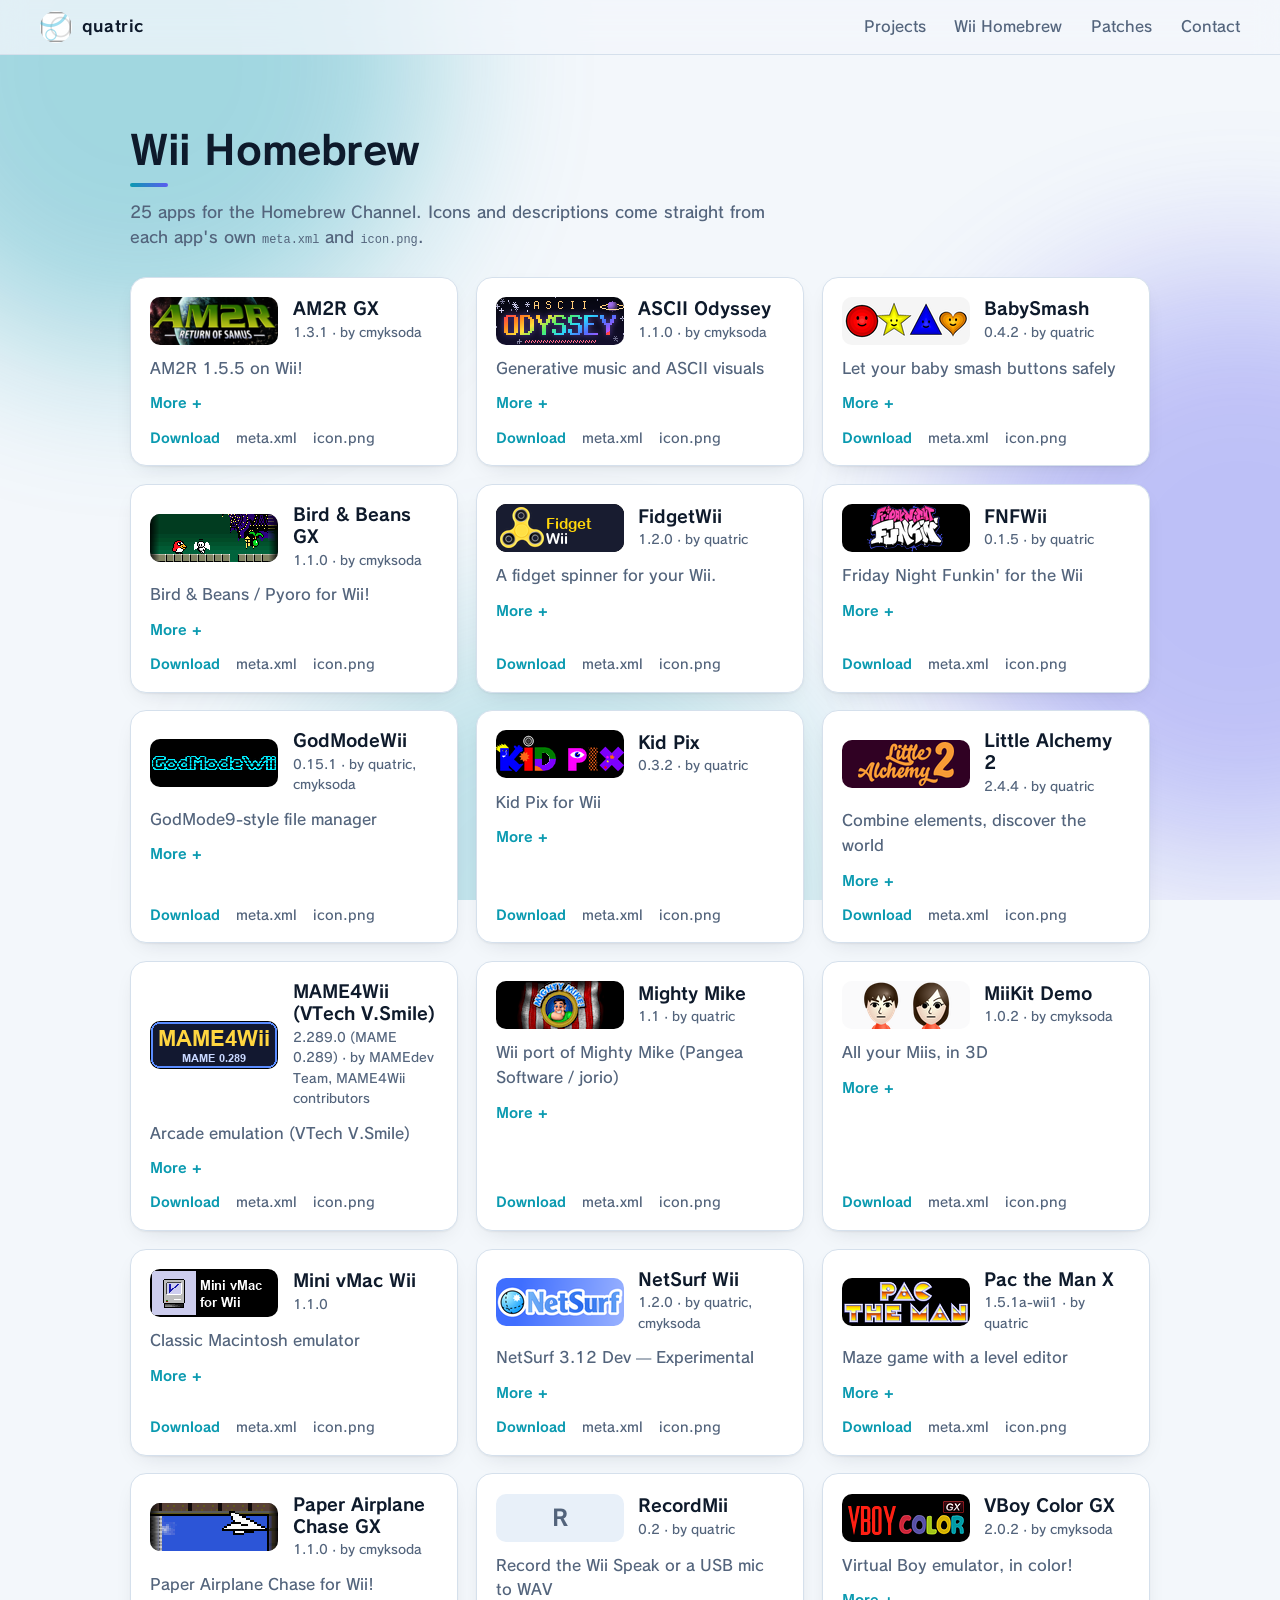
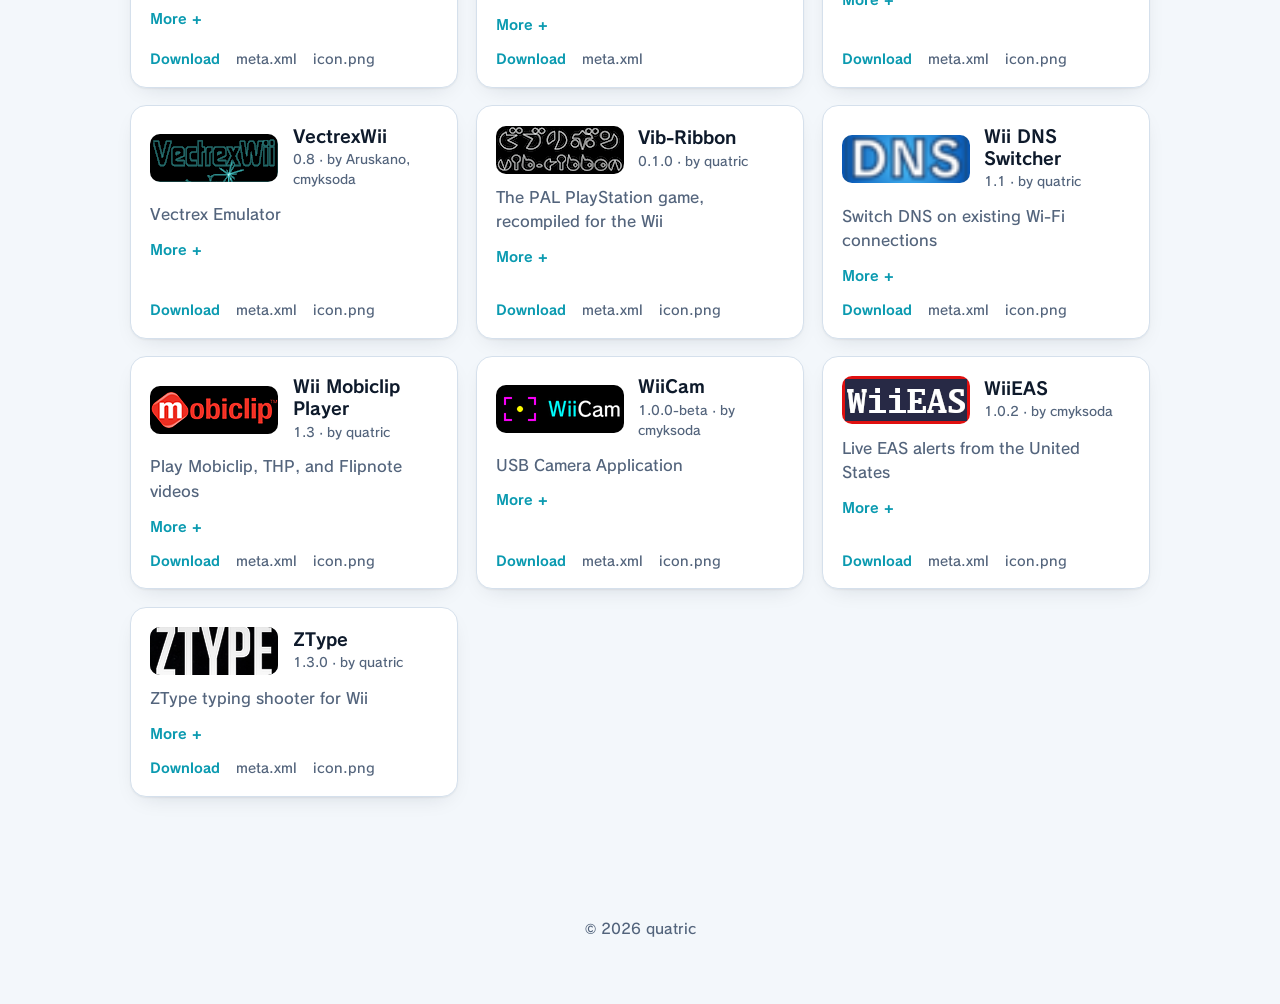
==== wii-homebrew/index.html @ b44e042c "Add Wii Homebrew page" ====
<!doctype html>
<html lang="en">
<head>
<meta charset="utf-8">
<meta name="viewport" content="width=device-width, initial-scale=1">
<title>Wii Homebrew | quatric software</title>
<meta name="description" content="Every Wii homebrew app by quatric, with its Homebrew Channel icon, description and downloads.">
<meta name="author" content="quatric">
<meta name="theme-color" content="#f4f8fc" media="(prefers-color-scheme: light)">
<meta name="theme-color" content="#0a1220" media="(prefers-color-scheme: dark)">
<meta name="color-scheme" content="light dark">
<link rel="canonical" href="https://quatricsoftware.com/wii-homebrew/">
<link rel="icon" type="image/png" href="/img/quatric.png">
<link rel="apple-touch-icon" href="/img/quatric.png">
<meta property="og:type" content="website">
<meta property="og:site_name" content="quatric">
<meta property="og:title" content="Wii Homebrew | quatric software">
<meta property="og:description" content="Every Wii homebrew app by quatric, with its Homebrew Channel icon, description and downloads.">
<meta property="og:url" content="https://quatricsoftware.com/wii-homebrew/">
<meta property="og:image" content="https://quatricsoftware.com/img/quatric.png">
<meta name="twitter:card" content="summary">
<link rel="preload" href="/css/RodinNTLGPro-B-Extended.woff2" as="font" type="font/woff2" crossorigin>
<link rel="stylesheet" href="/css/style.css">
<link rel="stylesheet" href="/wii-homebrew/hb.css">
</head>
<body>
<a class="skip" href="#apps">Skip to apps</a>
<div class="blobs" aria-hidden="true"><i></i><i></i><i></i></div>
<header class="top">
  <a class="brand" href="/"><img src="/img/quatric.png" alt="" width="32" height="32">quatric</a>
  <nav aria-label="Main">
    <a href="/#projects">Projects</a>
    <a href="/wii-homebrew/">Wii Homebrew</a>
    <a href="/#patches">Patches</a>
    <a href="/#contact">Contact</a>
  </nav>
</header>
<main id="top">
  <section id="apps" class="block">
    <h2>Wii Homebrew</h2>
    <p class="section-note">25 apps for the Homebrew Channel. Icons and descriptions come straight from each app's own <code>meta.xml</code> and <code>icon.png</code>.</p>
    <ul class="grid">
<li class="card" id="am2r-gx">
<div class="card-head"><img class="icon hb" src="/wii-homebrew/apps/am2r-gx/icon.png" alt="" width="128" height="48" loading="lazy"><div><h3><a href="https://github.com/cmyksoda/AM2R-GX" rel="noopener">AM2R GX</a></h3><span class="ver">1.3.1 &middot; by cmyksoda</span></div></div>
<p>AM2R 1.5.5 on Wii!</p>
<details><summary><span class="more">More</span><span class="less">Less</span></summary><p class="full">AM2R GX — AM2R 1.5.5 (Community Update) on the Wii, built on the Butterscotch engine with native GX. Bring your own AM2R 1.1 zip; the first boot builds 1.5.5 from it. Hold HOME, or X + B + Start on a GameCube controller, to quit.</p><p class="full">Free software under the AGPL-3.0: see LICENSE.txt and NOTICE.txt.</p><p class="full">Not affiliated with Nintendo, YoYo Games, DoctorM64, or the AM2R Community Developers.</p></details>
<div class="links"><a href="https://github.com/cmyksoda/AM2R-GX/releases/download/v1.3.1/am2r-gx-1.3.1.zip" rel="noopener">Download</a><a href="/wii-homebrew/apps/am2r-gx/meta.xml">meta.xml</a><a href="/wii-homebrew/apps/am2r-gx/icon.png">icon.png</a></div>
</li>
<li class="card" id="ascii-odyssey">
<div class="card-head"><img class="icon hb" src="/wii-homebrew/apps/ascii-odyssey/icon.png" alt="" width="128" height="48" loading="lazy"><div><h3><a href="https://github.com/cmyksoda/ASCII-Odyssey" rel="noopener">ASCII Odyssey</a></h3><span class="ver">1.1.0 &middot; by cmyksoda</span></div></div>
<p>Generative music and ASCII visuals</p>
<details><summary><span class="more">More</span><span class="less">Less</span></summary><p class="full">Press start and ASCII Odyssey makes you a brand new voyage: a tracker song composed from a seed, with a light show drawn only in text that dances to the beat.</p><p class="full">Ten genres, a hundred scenes, and dozens of color palettes. &lt;3</p></details>
<div class="links"><a href="https://github.com/cmyksoda/ASCII-Odyssey/releases/download/v1.1.0/ASCII-Odyssey.zip" rel="noopener">Download</a><a href="/wii-homebrew/apps/ascii-odyssey/meta.xml">meta.xml</a><a href="/wii-homebrew/apps/ascii-odyssey/icon.png">icon.png</a></div>
</li>
<li class="card" id="babysmash-wii">
<div class="card-head"><img class="icon hb" src="/wii-homebrew/apps/babysmash-wii/icon.png" alt="" width="128" height="48" loading="lazy"><div><h3><a href="https://github.com/quatric/babysmash-wii" rel="noopener">BabySmash</a></h3><span class="ver">0.4.2 &middot; by quatric</span></div></div>
<p>Let your baby smash buttons safely</p>
<details><summary><span class="more">More</span><span class="less">Less</span></summary><p class="full">A Wii port of Scott Hanselman&#x27;s BabySmash. Mash any button, key or mouse button and colourful shapes, letters and numbers pop up with giggles and spoken names. Type a word and the letters line up and say it.</p><p class="full">Works with Wiimote (IR pointer), Nunchuk, Classic Controller, GameCube pad, Wii U Pro Controller, Wii U GamePad, DualShock 3, USB mouse and USB keyboard.</p><p class="full">Hold Ctrl-Shift-Alt-O (or + and - together, or all three mouse buttons) for 3 seconds for options, including Save screenshot (also F12 / Print Screen, or hold 1 and 2 for 2 seconds). Quit with Alt-F4, or hold HOME for 2 seconds.</p><p class="full">Original BabySmash by Scott Hanselman (MIT). Spoken clips by espeak-ng.</p></details>
<div class="links"><a href="https://github.com/quatric/babysmash-wii/releases/download/v0.4.2/babysmash-wii.zip" rel="noopener">Download</a><a href="/wii-homebrew/apps/babysmash-wii/meta.xml">meta.xml</a><a href="/wii-homebrew/apps/babysmash-wii/icon.png">icon.png</a></div>
</li>
<li class="card" id="bird-and-beans-gx">
<div class="card-head"><img class="icon hb" src="/wii-homebrew/apps/bird-and-beans-gx/icon.png" alt="" width="128" height="48" loading="lazy"><div><h3><a href="https://github.com/cmyksoda/Bird-and-Beans-GX" rel="noopener">Bird &amp; Beans GX</a></h3><span class="ver">1.1.0 &middot; by cmyksoda</span></div></div>
<p>Bird &amp; Beans / Pyoro for Wii!</p>
<details><summary><span class="more">More</span><span class="less">Less</span></summary><p class="full">Native port of the DSiWare release, Bird &amp; Beans / Pyoro.
Playable with Wii Remote, Nunchuk, Classic Controller and GameCube Controller.
Put your supported USA .nds ROM beside boot.dol. Data is prepared automatically on first launch.
Adorable Pyoro transition voices included. &lt;3</p></details>
<div class="links"><a href="https://github.com/cmyksoda/Bird-and-Beans-GX/releases/download/v1.1.0/Bird-and-Beans-GX.zip" rel="noopener">Download</a><a href="/wii-homebrew/apps/bird-and-beans-gx/meta.xml">meta.xml</a><a href="/wii-homebrew/apps/bird-and-beans-gx/icon.png">icon.png</a></div>
</li>
<li class="card" id="fidgetwii">
<div class="card-head"><img class="icon hb" src="/wii-homebrew/apps/fidgetwii/icon.png" alt="" width="128" height="48" loading="lazy"><div><h3><a href="https://github.com/quatric/FidgetWii" rel="noopener">FidgetWii</a></h3><span class="ver">1.2.0 &middot; by quatric</span></div></div>
<p>A fidget spinner for your Wii.</p>
<details><summary><span class="more">More</span><span class="less">Less</span></summary><p class="full">Spin a fidget spinner on your TV.</p><p class="full">Press A to flick it, point at it and hold B to grab and spin it by hand, shake the Wii Remote or rotate an analog stick to speed it up, and hold B to brake.</p><p class="full">Pick from 12 colors or Rainbow with Left/Right or +/-. Your top speed, longest spin and total spins are saved to the SD card (apps/FidgetWii/record.txt).</p><p class="full">Works with Wii Remote, Nunchuk, Classic Controller, GameCube controller and USB keyboard.</p><p class="full">Spinner photo: &quot;Yellow Fidget Spinner&quot; by Daserino, CC BY-SA 4.0, via Wikimedia Commons.</p></details>
<div class="links"><a href="https://github.com/quatric/FidgetWii/releases/download/v1.2.4/FidgetWii.zip" rel="noopener">Download</a><a href="/wii-homebrew/apps/fidgetwii/meta.xml">meta.xml</a><a href="/wii-homebrew/apps/fidgetwii/icon.png">icon.png</a></div>
</li>
<li class="card" id="fnfwii">
<div class="card-head"><img class="icon hb" src="/wii-homebrew/apps/fnfwii/icon.png" alt="" width="128" height="48" loading="lazy"><div><h3><a href="https://github.com/quatric/FNFWii" rel="noopener">FNFWii</a></h3><span class="ver">0.1.5 &middot; by quatric</span></div></div>
<p>Friday Night Funkin&#x27; for the Wii</p>
<details><summary><span class="more">More</span><span class="less">Less</span></summary><p class="full">A Wii port of Friday Night Funkin&#x27;. Story mode, freeplay and options, with Wii Remote, Classic Controller, GameCube controller and USB keyboard support.</p></details>
<div class="links"><a href="https://github.com/quatric/FNFWii/releases/download/v0.1.5/FNFWii.zip" rel="noopener">Download</a><a href="/wii-homebrew/apps/fnfwii/meta.xml">meta.xml</a><a href="/wii-homebrew/apps/fnfwii/icon.png">icon.png</a></div>
</li>
<li class="card" id="godmodewii">
<div class="card-head"><img class="icon hb" src="/wii-homebrew/apps/godmodewii/icon.png" alt="" width="128" height="48" loading="lazy"><div><h3><a href="https://github.com/quatric/GodModeWii" rel="noopener">GodModeWii</a></h3><span class="ver">0.15.1 &middot; by quatric, cmyksoda</span></div></div>
<p>GodMode9-style file manager</p>
<details><summary><span class="more">More</span><span class="less">Less</span></summary><p class="full">A text-mode, GodMode9-style file manager for the Wii and the Wii U&#x27;s vWii.</p><p class="full">Browse the SD card, SD Gecko, every USB drive, the NAND, the SEEPROM, the disc drive and your console&#x27;s keys. Copy, cut, paste and delete between devices, see free space, and edit the NAND only after the Konami code and a brick-risk disclaimer.</p><p class="full">WARNING: modifying the NAND can permanently brick your console.</p></details>
<div class="links"><a href="https://github.com/quatric/GodModeWii/releases/download/v0.15.1/GodModeWii.zip" rel="noopener">Download</a><a href="/wii-homebrew/apps/godmodewii/meta.xml">meta.xml</a><a href="/wii-homebrew/apps/godmodewii/icon.png">icon.png</a></div>
</li>
<li class="card" id="kidpix-wii">
<div class="card-head"><img class="icon hb" src="/wii-homebrew/apps/kidpix-wii/icon.png" alt="" width="128" height="48" loading="lazy"><div><h3><a href="https://github.com/quatric/kidpix-wii" rel="noopener">Kid Pix</a></h3><span class="ver">0.3.2 &middot; by quatric</span></div></div>
<p>Kid Pix for Wii</p>
<details><summary><span class="more">More</span><span class="less">Less</span></summary><p class="full">A C / GRRLIB port of the jskidpix Kid Pix recreation. Wiimote, Nunchuk, Classic Controller, GameCube pad, Wii U Pro / GamePad, DualShock 3, USB mouse and keyboard supported. Drawings are saved as PNG to /apps/kidpix/saves.</p></details>
<div class="links"><a href="https://github.com/quatric/kidpix-wii/releases/download/v0.3.2/kidpix-wii.zip" rel="noopener">Download</a><a href="/wii-homebrew/apps/kidpix-wii/meta.xml">meta.xml</a><a href="/wii-homebrew/apps/kidpix-wii/icon.png">icon.png</a></div>
</li>
<li class="card" id="littlealchemy2">
<div class="card-head"><img class="icon hb" src="/wii-homebrew/apps/littlealchemy2/icon.png" alt="" width="128" height="48" loading="lazy"><div><h3><a href="https://github.com/quatric/LittleAlchemy2" rel="noopener">Little Alchemy 2</a></h3><span class="ver">2.4.4 &middot; by quatric</span></div></div>
<p>Combine elements, discover the world</p>
<details><summary><span class="more">More</span><span class="less">Less</span></summary><p class="full">Start with water, fire, earth and air. Point with the Wii Remote, drag one element onto another and see what you create. All 720 elements and recipes of Little Alchemy 2 to discover.</p><p class="full">A: drag (double-press A to copy)
B: remove the element under the pointer
-: clear the table 1: hint 2: hide finished elements
+: menu (music and sound on/off, reset) HOME: exit
Also plays with the Nunchuk, Classic Controller, GameCube controller, Wii U GamePad, Wii U Pro Controller, DualShock 3, USB mouse and USB keyboard.</p><p class="full">With the audio pack in the audio folder it plays Little Alchemy 2&#x27;s music and sound effects.</p><p class="full">Progress and settings are saved to the SD card.</p></details>
<div class="links"><a href="https://github.com/quatric/LittleAlchemy2/releases/download/v2.4.4/LittleAlchemy2-hbc.zip" rel="noopener">Download</a><a href="/wii-homebrew/apps/littlealchemy2/meta.xml">meta.xml</a><a href="/wii-homebrew/apps/littlealchemy2/icon.png">icon.png</a></div>
</li>
<li class="card" id="mame4wii">
<div class="card-head"><img class="icon hb" src="/wii-homebrew/apps/mame4wii/icon.png" alt="" width="128" height="48" loading="lazy"><div><h3><a href="https://github.com/quatric/MAME4Wii" rel="noopener">MAME4Wii (VTech V.Smile)</a></h3><span class="ver">2.289.0 (MAME 0.289) &middot; by MAMEdev Team, MAME4Wii contributors</span></div></div>
<p>Arcade emulation (VTech V.Smile)</p>
<details><summary><span class="more">More</span><span class="less">Less</span></summary><p class="full">MAME 0.289 for the Nintendo Wii.</p><p class="full">Put ROM sets (zip/7z) in sd:/mame4wii/roms or usb:/mame4wii/roms.
Controls: Wii Remote (sideways), Wii Remote + Nunchuk, Classic Controller, Wii U Pro Controller, GameCube controllers (including the Wii U adapter), USB keyboard and mouse.
HOME opens the MAME menu; Minus+Plus opens the on-screen keyboard.</p></details>
<div class="links"><a href="https://github.com/quatric/MAME4Wii/releases/download/v2.289.0/mame4wii-2.289.0.zip" rel="noopener">Download</a><a href="/wii-homebrew/apps/mame4wii/meta.xml">meta.xml</a><a href="/wii-homebrew/apps/mame4wii/icon.png">icon.png</a></div>
</li>
<li class="card" id="mightymike-wii">
<div class="card-head"><img class="icon hb" src="/wii-homebrew/apps/mightymike-wii/icon.png" alt="" width="128" height="48" loading="lazy"><div><h3><a href="https://github.com/quatric/mightymike-wii" rel="noopener">Mighty Mike</a></h3><span class="ver">1.1 &middot; by quatric</span></div></div>
<p>Wii port of Mighty Mike (Pangea Software / jorio)</p>
<details><summary><span class="more">More</span><span class="less">Less</span></summary><p class="full">Unofficial Wii homebrew port of Mighty Mike, Iliyas Jorio&#x27;s modern
reimplementation of the 1995 Pangea Software game &quot;Mutant Mike.&quot;
Rendering runs through opengx (GX-backed fixed-function OpenGL); no
game logic was changed to make this run.</p><p class="full">CONTROLS</p><p class="full">GameCube controller:
 Control Stick - Move
 A - Confirm / pause menu select
 X - Shoot
 Y - Radar
 B - Next weapon / back out of menus
 L / R - Cycle weapons
 Start - Pause</p><p class="full">Wiimote + Nunchuk:
 Nunchuk stick - Move
 A - Confirm
 B - Radar
 Z - Shoot
 C - Next weapon
 Minus - Previous weapon
 Plus - Pause
 Home - Exit to the Homebrew Channel</p><p class="full">Wiimote only (held sideways, d-pad on the left):
 D-pad - Move
 A - Confirm
 B - Radar
 2 - Shoot
 1 - Next weapon
 Minus - Previous weapon
 Plus - Pause
 Home - Exit to the Homebrew Channel</p><p class="full">USB keyboard (if plugged in): arrow keys, WASD, and the game&#x27;s other
default PC keybindings all work as-is.</p></details>
<div class="links"><a href="https://github.com/quatric/mightymike-wii/releases/download/v1.1/mightymike-wii.zip" rel="noopener">Download</a><a href="/wii-homebrew/apps/mightymike-wii/meta.xml">meta.xml</a><a href="/wii-homebrew/apps/mightymike-wii/icon.png">icon.png</a></div>
</li>
<li class="card" id="sdk-mii-demo">
<div class="card-head"><img class="icon hb" src="/wii-homebrew/apps/sdk-mii-demo/icon.png" alt="" width="128" height="48" loading="lazy"><div><h3><a href="https://github.com/cmyksoda/sdk-mii-demo" rel="noopener">MiiKit Demo</a></h3><span class="ver">1.0.2 &middot; by cmyksoda</span></div></div>
<p>All your Miis, in 3D</p>
<details><summary><span class="more">More</span><span class="less">Less</span></summary><p class="full">Demo for MiiKit, the Mii library that started as sdk/mii in hbc-reborn. Displays the Miis that exist on your Wii and information about them. Their faces and bodies are read straight from your system.</p><p class="full">Music: Focus Loop by FreeGroove (Pixabay)</p></details>
<div class="links"><a href="https://github.com/cmyksoda/MiiKit-Demo/releases/download/v1.0.2/MiiKit-Demo-1.0.2.zip" rel="noopener">Download</a><a href="/wii-homebrew/apps/sdk-mii-demo/meta.xml">meta.xml</a><a href="/wii-homebrew/apps/sdk-mii-demo/icon.png">icon.png</a></div>
</li>
<li class="card" id="minivmac-wii">
<div class="card-head"><img class="icon hb" src="/wii-homebrew/apps/minivmac-wii/icon.png" alt="" width="128" height="48" loading="lazy"><div><h3><a href="https://github.com/quatric/minivmac-wii" rel="noopener">Mini vMac Wii</a></h3><span class="ver">1.1.0</span></div></div>
<p>Classic Macintosh emulator</p>
<details><summary><span class="more">More</span><span class="less">Less</span></summary><p class="full">Mini vMac emulating a Macintosh 128K, 512Ke, Plus, SE, Classic, II or IIx, filling the whole TV screen. Pick the Mac when the app starts; HOME &gt; Switch Mac model changes it later.</p><p class="full">Put the ROMs in sd:/apps/MinivMacWii/ (Mac128K.ROM, vMac.ROM, MacSE.ROM, Classic.ROM, MacII.ROM, MacIIx.ROM) along with your disk images (disk1.dsk, disk2.dsk, ... are inserted at start; a model&#x27;s own folder, such as II/, is looked in first; HOME opens a menu to insert others).</p><p class="full">Wii Remote: point and press A or B to use the mouse, D-Pad for arrow keys, 1 = command, 2 = option, + = on-screen keyboard, - = display mode, HOME = menu. Nunchuk, Classic Controller, GameCube pads and USB keyboards and mice work too.</p></details>
<div class="links"><a href="https://github.com/quatric/minivmac-wii/releases/download/latest/MinivMacWii-1.1.0-hbc.zip" rel="noopener">Download</a><a href="/wii-homebrew/apps/minivmac-wii/meta.xml">meta.xml</a><a href="/wii-homebrew/apps/minivmac-wii/icon.png">icon.png</a></div>
</li>
<li class="card" id="netsurf-wii">
<div class="card-head"><img class="icon hb" src="/wii-homebrew/apps/netsurf-wii/icon.png" alt="" width="128" height="48" loading="lazy"><div><h3><a href="https://github.com/quatric/netsurf-wii" rel="noopener">NetSurf Wii</a></h3><span class="ver">1.2.0 &middot; by quatric, cmyksoda</span></div></div>
<p>NetSurf 3.12 Dev — Experimental</p>
<details><summary><span class="more">More</span><span class="less">Less</span></summary><p class="full">Experimental Wii port of the NetSurf web browser using libnsfb, SDL, curl, mbedTLS, and libwupc.</p></details>
<div class="links"><a href="https://github.com/quatric/netsurf-wii/releases/download/v1.2.0/netsurf-wii.zip" rel="noopener">Download</a><a href="/wii-homebrew/apps/netsurf-wii/meta.xml">meta.xml</a><a href="/wii-homebrew/apps/netsurf-wii/icon.png">icon.png</a></div>
</li>
<li class="card" id="pacthemanx">
<div class="card-head"><img class="icon hb" src="/wii-homebrew/apps/pacthemanx/icon.png" alt="" width="128" height="48" loading="lazy"><div><h3><a href="https://github.com/quatric/PactheManX" rel="noopener">Pac the Man X</a></h3><span class="ver">1.5.1a-wii1 &middot; by quatric</span></div></div>
<p>Maze game with a level editor</p>
<details><summary><span class="more">More</span><span class="less">Less</span></summary><p class="full">A port of the freeware Mac game Pac the Man X 1.5.1a by McSebi Software, with its level editor.</p><p class="full">Clear each maze of dots while the ghosts hunt you. Play alone or with a friend, on four difficulty levels, on the 25 standard levels or your own.</p><p class="full">Controls: Wii Remote held sideways, Nunchuk, Classic Controller, GameCube controller or USB keyboard. Player 1 uses port 1 and the arrow keys, player 2 port 2 and W A S D. + pauses, HOME on the title opens the preferences and the level editor.</p></details>
<div class="links"><a href="https://github.com/quatric/PactheManX/releases/download/v1.1.1/pacx-wii.zip" rel="noopener">Download</a><a href="/wii-homebrew/apps/pacthemanx/meta.xml">meta.xml</a><a href="/wii-homebrew/apps/pacthemanx/icon.png">icon.png</a></div>
</li>
<li class="card" id="paper-airplane-chase-gx">
<div class="card-head"><img class="icon hb" src="/wii-homebrew/apps/paper-airplane-chase-gx/icon.png" alt="" width="128" height="48" loading="lazy"><div><h3><a href="https://github.com/cmyksoda/Paper-Airplane-Chase-GX" rel="noopener">Paper Airplane Chase GX</a></h3><span class="ver">1.1.0 &middot; by cmyksoda</span></div></div>
<p>Paper Airplane Chase for Wii!</p>
<details><summary><span class="more">More</span><span class="less">Less</span></summary><p class="full">Native port of the DSiWare release, Paper Airplane Chase.
Playable with Wii Remote, Nunchuk, Classic Controller and GameCube Controller.
Put your supported USA .nds ROM beside boot.dol. Data is prepared automatically on first launch.
Endless, Time Attack courses and local two-player Race included.
Race uses whichever controller clicked on &quot;Race&quot; as Player 1 and whichever controller responds next as Player 2.</p></details>
<div class="links"><a href="https://github.com/cmyksoda/Paper-Airplane-Chase-GX/releases/download/v1.1.0/Paper-Airplane-Chase-GX.zip" rel="noopener">Download</a><a href="/wii-homebrew/apps/paper-airplane-chase-gx/meta.xml">meta.xml</a><a href="/wii-homebrew/apps/paper-airplane-chase-gx/icon.png">icon.png</a></div>
</li>
<li class="card" id="recordmii">
<div class="card-head"><span class="icon hb ph" aria-hidden="true">R</span><div><h3><a href="https://github.com/quatric/RecordMii" rel="noopener">RecordMii</a></h3><span class="ver">0.2 &middot; by quatric</span></div></div>
<p>Record the Wii Speak or a USB mic to WAV</p>
<details><summary><span class="more">More</span><span class="less">Less</span></summary><p class="full">Records audio from a Wii Speak or a USB microphone to 16-bit mono WAV files in
sd:/wiispeak.</p><p class="full">USB microphones (USB Audio Class, the plug-and-play kind) need nothing extra and
record at up to 48 kHz. The Wii Speak requires pmic_firm.bin (the Wii Speak&#x27;s boot firmware, extracted from an RVL SDK
pmic.a) alongside this app. Rate, mic gain and the echo canceller are adjustable.</p><p class="full">A: start/stop recording. LEFT/RIGHT: sample rate. UP/DOWN: gain. B: echo canceller.
HOME: exit.</p></details>
<div class="links"><a href="https://github.com/quatric/RecordMii/releases/download/latest/RecordMii-wii.zip" rel="noopener">Download</a><a href="/wii-homebrew/apps/recordmii/meta.xml">meta.xml</a><a href="/wii-homebrew/apps/recordmii/icon.png" hidden>icon.png</a></div>
</li>
<li class="card" id="vbcgx">
<div class="card-head"><img class="icon hb" src="/wii-homebrew/apps/vbcgx/icon.png" alt="" width="128" height="48" loading="lazy"><div><h3><a href="https://github.com/cmyksoda/vbcgx" rel="noopener">VBoy Color GX</a></h3><span class="ver">2.0.2 &middot; by cmyksoda</span></div></div>
<p>Virtual Boy emulator, in color!</p>
<details><summary><span class="more">More</span><span class="less">Less</span></summary><p class="full">VBoy Color GX is a port of VBoy Color to the Wii, using Tantric&#x27;s GX frontend.</p><p class="full">Optimized for steady performance during gameplay. Includes many different color options.</p><p class="full">Supports Wii Remote + Nunchuk, Classic Controller, Wii U Pro Controller, GameCube controller, and the Wii U GamePad.</p></details>
<div class="links"><a href="https://github.com/cmyksoda/vbcgx/releases/download/v2.0.2/vbcgx.zip" rel="noopener">Download</a><a href="/wii-homebrew/apps/vbcgx/meta.xml">meta.xml</a><a href="/wii-homebrew/apps/vbcgx/icon.png">icon.png</a></div>
</li>
<li class="card" id="vectrexwii">
<div class="card-head"><img class="icon hb" src="/wii-homebrew/apps/vectrexwii/icon.png" alt="" width="128" height="48" loading="lazy"><div><h3><a href="https://github.com/cmyksoda/vectrexwii" rel="noopener">VectrexWii</a></h3><span class="ver">0.8 &middot; by Aruskano, cmyksoda</span></div></div>
<p>Vectrex Emulator</p>
<details><summary><span class="more">More</span><span class="less">Less</span></summary><p class="full">Wii port of Vecx - a vectrex emulator written by Valavan Manohararajah.</p></details>
<div class="links"><a href="https://github.com/cmyksoda/vectrexwii/releases/download/v0.8/vecxwii.zip" rel="noopener">Download</a><a href="/wii-homebrew/apps/vectrexwii/meta.xml">meta.xml</a><a href="/wii-homebrew/apps/vectrexwii/icon.png">icon.png</a></div>
</li>
<li class="card" id="vibribbon-wii">
<div class="card-head"><img class="icon hb" src="/wii-homebrew/apps/vibribbon-wii/icon.png" alt="" width="128" height="48" loading="lazy"><div><h3><a href="https://github.com/quatric/vibribbon-wii" rel="noopener">Vib-Ribbon</a></h3><span class="ver">0.1.0 &middot; by quatric</span></div></div>
<p>The PAL PlayStation game, recompiled for the Wii</p>
<details><summary><span class="more">More</span><span class="less">Less</span></summary><p class="full">Vib-Ribbon (Europe), statically recompiled to C and run on the PSXRecomp runtime.</p><p class="full">Needs your own disc image and BIOS in sd:/apps/vibribbon/ (see the README).</p><p class="full">Play with your own music: plug a USB CD/DVD drive into the Wii and put an audio CD in it when the game asks for one. Take it out to go back to the Vib-Ribbon disc.</p><p class="full">HOME returns to the Homebrew Channel.</p></details>
<div class="links"><a href="https://github.com/quatric/vibribbon-wii/releases/download/vibribbon-v0.1.0/vibribbon-v0.1.0-hbc.zip" rel="noopener">Download</a><a href="/wii-homebrew/apps/vibribbon-wii/meta.xml">meta.xml</a><a href="/wii-homebrew/apps/vibribbon-wii/icon.png">icon.png</a></div>
</li>
<li class="card" id="wii-dns-switcher">
<div class="card-head"><img class="icon hb" src="/wii-homebrew/apps/wii-dns-switcher/icon.png" alt="" width="128" height="48" loading="lazy"><div><h3><a href="https://github.com/quatric/Wii-DNS-Switcher" rel="noopener">Wii DNS Switcher</a></h3><span class="ver">1.1 &middot; by quatric</span></div></div>
<p>Switch DNS on existing Wi-Fi connections</p>
<details><summary><span class="more">More</span><span class="less">Less</span></summary><p class="full">Saves named primary-DNS profiles on the SD card and applies
them directly to the console&#x27;s configured Wi-Fi connections, without touching
SSIDs, passwords, or other settings. Secondary DNS is always set to 1.1.1.1.
Port of the 3DS DNS Switcher, using the config.dat layout documented by the
OfflineNetworkEnabler project.</p></details>
<div class="links"><a href="https://github.com/quatric/Wii-DNS-Switcher/releases/download/latest/Wii-DNS-Switcher.zip" rel="noopener">Download</a><a href="/wii-homebrew/apps/wii-dns-switcher/meta.xml">meta.xml</a><a href="/wii-homebrew/apps/wii-dns-switcher/icon.png">icon.png</a></div>
</li>
<li class="card" id="wii-mobiclip-player">
<div class="card-head"><img class="icon hb" src="/wii-homebrew/apps/wii-mobiclip-player/icon.png" alt="" width="128" height="48" loading="lazy"><div><h3><a href="https://github.com/quatric/wii-mobiclip-player" rel="noopener">Wii Mobiclip Player</a></h3><span class="ver">1.3 &middot; by quatric</span></div></div>
<p>Play Mobiclip, THP, and Flipnote videos</p>
<details><summary><span class="more">More</span><span class="less">Less</span></summary><p class="full">A Wii homebrew app that
plays Wii Mobiclip files directly on hardware. No transcoding is used, every video is
decoded on the Wii. It supports ADPCM, FastAudio, PCM, and Vorbis audio, plus
THP video and PPM/KWZ Flipnote animations.</p><p class="full">Supported controllers include Wii Remote, Classic Controller, GameCube
Controller, Wii U GamePad, Wii U Pro Controller, and wired DualShock 3.</p><p class="full">Controls:</p><p class="full">Browser:
- +Control Pad Up/Down - move selection
- A - open folder / play file
- B - parent folder
- HOME - exit</p><p class="full">During playback:
- A / + - pause / resume
- B / HOME - stop, back to browser</p></details>
<div class="links"><a href="https://github.com/quatric/wii-mobiclip-player/releases/download/v1.3/wii-mobiclip-player.zip" rel="noopener">Download</a><a href="/wii-homebrew/apps/wii-mobiclip-player/meta.xml">meta.xml</a><a href="/wii-homebrew/apps/wii-mobiclip-player/icon.png">icon.png</a></div>
</li>
<li class="card" id="wiicam">
<div class="card-head"><img class="icon hb" src="/wii-homebrew/apps/wiicam/icon.png" alt="" width="128" height="48" loading="lazy"><div><h3><a href="https://github.com/cmyksoda/WiiCam" rel="noopener">WiiCam</a></h3><span class="ver">1.0.0-beta &middot; by cmyksoda</span></div></div>
<p>USB Camera Application</p>
<details><summary><span class="more">More</span><span class="less">Less</span></summary><p class="full">Take photos and record video with a USB camera. It can record sound, too.</p><p class="full">In testing, sound works at every resolution. However, it only stays available at the size the camera first opened with. To record sound at another size, restart WiiCam; the menu tells you when.</p><p class="full">After a photo, or a video stopped with A, a review page opens: 1 plays the video back, and Minus twice deletes it.</p><p class="full">Choose a size from 160 x 120 up to 848 x 480 (depending on the camera), set a 3, 5 or 10 second photo timer, or refresh the camera source from the menu.</p><p class="full">Photos are saved to SD:/DCIM/100WC04 and videos to SD:/wc04-camera/videos. Videos are AVI files limited to 60 seconds or 128 MiB. Photos and videos can be viewed and edited in the Photo Channel.</p><p class="full">Requires IOS58 and an SD card to save.</p><p class="full">Tested with the Ubisoft / Hercules WC04 camera (photos and silent video) and a W2 webcam, USB ID 0c45:6366 (photos, video and sound at every size). Other UVC 1.0 MJPEG cameras may work.</p></details>
<div class="links"><a href="https://github.com/cmyksoda/WiiCam/releases/download/v1.0.0-beta/WiiCam.zip" rel="noopener">Download</a><a href="/wii-homebrew/apps/wiicam/meta.xml">meta.xml</a><a href="/wii-homebrew/apps/wiicam/icon.png">icon.png</a></div>
</li>
<li class="card" id="wiieas">
<div class="card-head"><img class="icon hb" src="/wii-homebrew/apps/wiieas/icon.png" alt="" width="128" height="48" loading="lazy"><div><h3><a href="https://github.com/cmyksoda/WiiEAS" rel="noopener">WiiEAS</a></h3><span class="ver">1.0.2 &middot; by cmyksoda</span></div></div>
<p>Live EAS alerts from the United States</p>
<details><summary><span class="more">More</span><span class="less">Less</span></summary><p class="full">WiiEAS shows live Emergency Alert System messages from the GlobalEAS Central Alert Repository on your Wii, in the style of official DASDEC alerts.</p><p class="full">Browse active alerts with left/right. Press A to play the alert audio. Leave it running with auto-play on by pressing B, and new alerts play as they appear.</p><p class="full">Plus/Start opens a menu showing information about the currently playing alert. Hold HOME/Start to exit the application.</p><p class="full">Be responsible when using this app and keep the volume at a reasonable level.</p><p class="full">The audio signals streamed in this app contain unmodified SAME data codes, which if picked up by a nearby microphone, smart speaker, ham radio, or PC running decoder software, could accidentally trigger real emergency alert systems. Broadcasting these tones over the internet or over radio waves may violate federal laws and result in severe penalties.</p><p class="full">You are solely responsible for how and where the audio is played. The author is not liable for misuse of the tones provided by this application.</p><p class="full">Data: alerts.globaleas.org (public). Idea originally proposed by RetrokVR.</p></details>
<div class="links"><a href="https://github.com/cmyksoda/WiiEAS/releases/download/v1.0.2/WiiEAS.zip" rel="noopener">Download</a><a href="/wii-homebrew/apps/wiieas/meta.xml">meta.xml</a><a href="/wii-homebrew/apps/wiieas/icon.png">icon.png</a></div>
</li>
<li class="card" id="ztype">
<div class="card-head"><img class="icon hb" src="/wii-homebrew/apps/ztype/icon.png" alt="" width="128" height="48" loading="lazy"><div><h3><a href="https://github.com/quatric/ZType" rel="noopener">ZType</a></h3><span class="ver">1.3.0 &middot; by quatric</span></div></div>
<p>ZType typing shooter for Wii</p>
<details><summary><span class="more">More</span><span class="less">Less</span></summary><p class="full">A Wii port of ZType with USB keyboard support. Type falling words to shoot them down with plasma cannons and EMP shockwaves.</p></details>
<div class="links"><a href="https://github.com/quatric/ZType/releases/download/v1.3.0/typeshot-wii.zip" rel="noopener">Download</a><a href="/wii-homebrew/apps/ztype/meta.xml">meta.xml</a><a href="/wii-homebrew/apps/ztype/icon.png">icon.png</a></div>
</li>
    </ul>
  </section>
</main>
<footer><p>&copy; 2026 quatric</p></footer>
</body>
</html>
---- css/style.css ----
@font-face {
    font-family: 'rodin';
    src: url('/css/RodinNTLGPro-DB-Extended.woff2') format('woff2'),
         url('/css/RodinNTLGPro-DB-Extended.woff') format('woff');
    font-weight: 400;
    font-display: swap;
}

@font-face {
    font-family: 'rodin';
    src: url('/css/RodinNTLGPro-B-Extended.woff2') format('woff2'),
         url('/css/RodinNTLGPro-B-Extended.woff') format('woff');
    font-weight: 700;
    font-display: swap;
}

html, body {
  font-family: 'rodin', sans-serif;
}

:root {
  --bg: #f3f7fb;
  --surface: #ffffff;
  --ink: #0e1a2b;
  --muted: #53647c;
  --line: #d5e0ec;
  --a: #0a9ab0;
  --b: #5b5bf0;
  --tile: #e8f0f9;
  --shadow: 0 1px 2px rgba(14, 26, 43, .06), 0 8px 24px -12px rgba(14, 26, 43, .18);
  --blob: .35;
}
@media (prefers-color-scheme: dark) {
  :root {
    --bg: #0a1220;
    --surface: #111c30;
    --ink: #e8f0fb;
    --muted: #93a6c2;
    --line: #22324d;
    --a: #3fd0e4;
    --b: #8c8cff;
    --tile: #18263f;
    --shadow: 0 1px 2px rgba(0, 0, 0, .4), 0 12px 28px -14px rgba(0, 0, 0, .7);
    --blob: .28;
  }
}

* { box-sizing: border-box; }
html { scroll-behavior: smooth; scroll-padding-top: 4.5rem; }
body {
  margin: 0;
  background: var(--bg);
  color: var(--ink);
  line-height: 1.6;
  overflow-x: hidden;
}
a { color: inherit; }
img { max-width: 100%; }
.skip { position: absolute; left: -999px; }
.skip:focus { left: 1rem; top: 1rem; z-index: 99; background: var(--surface); padding: .5rem 1rem; border-radius: 8px; }
:focus-visible { outline: 3px solid var(--b); outline-offset: 3px; border-radius: 6px; }

/* drifting colour behind everything */
.blobs { position: fixed; inset: 0; z-index: -1; overflow: hidden; pointer-events: none; }
.blobs i { position: absolute; width: 46vmax; height: 46vmax; border-radius: 50%; filter: blur(80px); opacity: var(--blob); animation: drift 26s ease-in-out infinite alternate; }
.blobs i:nth-child(1) { background: var(--a); top: -18vmax; left: -12vmax; }
.blobs i:nth-child(2) { background: var(--b); top: 30vh; right: -20vmax; animation-delay: -9s; }
.blobs i:nth-child(3) { background: var(--a); bottom: -24vmax; left: 20vw; opacity: calc(var(--blob) * .6); animation-delay: -17s; }
@keyframes drift { to { transform: translate(6vmax, 5vmax) scale(1.12); } }

.top {
  position: sticky; top: 0; z-index: 10;
  display: flex; justify-content: space-between; align-items: center; gap: 1rem;
  padding: .7rem clamp(1rem, 4vw, 2.5rem);
  background: color-mix(in srgb, var(--bg) 78%, transparent);
  backdrop-filter: blur(12px);
  border-bottom: 1px solid var(--line);
}
.brand { display: flex; align-items: center; gap: .6rem; font-weight: 700; text-decoration: none; letter-spacing: .04em; }
.brand img { border-radius: 50%; transition: transform .5s cubic-bezier(.3, 1.6, .5, 1); }
.brand:hover img { transform: rotate(360deg); }
nav { display: flex; gap: clamp(.8rem, 3vw, 1.8rem); }
nav a { text-decoration: none; color: var(--muted); font-size: .95rem; transition: color .2s; }
nav a:hover { color: var(--ink); }

main { max-width: 1100px; margin: 0 auto; padding: 0 clamp(1rem, 4vw, 2.5rem); }

/* hero */
.hero { text-align: center; padding: clamp(4rem, 14vw, 9rem) 0 clamp(3rem, 8vw, 5rem); }
.iam {
  margin: 0; font-size: clamp(1rem, 3vw, 1.4rem);
  letter-spacing: .3em; text-indent: .3em; word-spacing: -.1em; text-transform: uppercase; color: var(--muted);
  animation: rise .9s both;
}
h1 {
  margin: .1em 0 0; font-weight: 700;
  font-size: clamp(3.6rem, 17vw, 10.5rem); line-height: 1; letter-spacing: -.03em;
}
.word {
  position: relative; display: inline-block;
  animation: rise 1s .15s both;
}
.word-text {
  background: linear-gradient(100deg, var(--a), var(--b) 55%, var(--a));
  background-size: 200% 100%;
  -webkit-background-clip: text; background-clip: text; color: transparent;
  /* room for the q's descender, or the clipped gradient cuts its tail off */
  padding-bottom: .25em; margin-bottom: -.25em;
  animation: ink-in .35s 3.05s both, sheen 9s 3.4s linear infinite;
}
/* the wordmark is written out with a pen: strokes along each letter unmask the font's own outlines */
.sketch {
  position: absolute; left: 0; top: 0; width: 3.387em; height: 1em; overflow: visible; pointer-events: none;
  fill: url(#ink);
  animation: ink-out .3s 3.4s forwards;
}
.sketch stop:first-child { stop-color: var(--a); }
.sketch stop:last-child { stop-color: var(--b); }
.sketch mask path {
  fill: none; stroke: #fff; stroke-width: 175; stroke-linecap: round; stroke-linejoin: round;
  stroke-dasharray: 1; stroke-dashoffset: 1; animation: draw var(--t) var(--d) cubic-bezier(.4, 0, .6, 1) forwards;
}
/* a tapered brush stroke the width of the wordmark, swept in by the same pen once the name is written */
.swash { display: block; font-size: clamp(3.6rem, 17vw, 10.5rem); width: 3.2em; height: .352em; margin: .02em auto 0; overflow: visible; fill: url(#swash-ink); }
.swash stop:first-child { stop-color: var(--a); }
.swash stop:last-child { stop-color: var(--b); }
.swash mask path { fill: none; stroke: #fff; stroke-width: 16; stroke-linecap: round; stroke-dasharray: 1; stroke-dashoffset: 1; animation: draw .9s 3.15s cubic-bezier(.5, 0, .2, 1) forwards; }
.lede { margin: 1.6rem auto 0; max-width: 32ch; font-size: clamp(1.05rem, 2.6vw, 1.35rem); color: var(--muted); animation: rise 1s .5s both; }
@keyframes rise { from { opacity: 0; transform: translateY(18px); } }
@keyframes draw { to { stroke-dashoffset: 0; } }
@keyframes sheen { to { background-position: -200% 0; } }
@keyframes ink-in { from { opacity: 0; } }
@keyframes ink-out { to { opacity: 0; } }

/* sections */
.block { padding: clamp(2.5rem, 7vw, 4.5rem) 0; }
h2 { margin: 0 0 1.4rem; font-size: clamp(1.7rem, 4.5vw, 2.5rem); letter-spacing: -.01em; line-height: 1.15; }
h2::after { content: ""; display: block; width: 2.4rem; height: 4px; margin-top: .6rem; border-radius: 4px; background: linear-gradient(90deg, var(--a), var(--b)); transition: width .4s; }
.block:hover h2::after { width: 4.5rem; }
.section-note { margin: -.6rem 0 1.6rem; color: var(--muted); max-width: 60ch; }

.grid { list-style: none; margin: 0; padding: 0; display: grid; gap: 1.1rem; grid-template-columns: repeat(auto-fill, minmax(min(100%, 300px), 1fr)); align-items: stretch; }

/* cards */
.card {
  position: relative; padding: 1.2rem 1.2rem 1rem;
  background: var(--surface); border: 1px solid var(--line); border-radius: 16px;
  box-shadow: var(--shadow);
  transition: transform .35s cubic-bezier(.3, 1.5, .5, 1), border-color .25s, box-shadow .25s;
}
.card::before {
  content: ""; position: absolute; inset: -1px; border-radius: 16px; padding: 1px; pointer-events: none;
  background: linear-gradient(135deg, var(--a), var(--b));
  -webkit-mask: linear-gradient(#000 0 0) content-box, linear-gradient(#000 0 0);
  -webkit-mask-composite: xor; mask-composite: exclude;
  opacity: 0; transition: opacity .3s;
}
.card:hover, .card:focus-within { transform: translateY(-6px) rotate(-.6deg); }
.card:nth-child(even):hover, .card:nth-child(even):focus-within { transform: translateY(-6px) rotate(.6deg); }
.card:hover::before, .card:focus-within::before { opacity: 1; }
.card h3 a { text-decoration: none; }
.card h3 a::after { content: ""; position: absolute; inset: 0; z-index: 1; border-radius: 16px; }
.card-head { display: flex; align-items: center; gap: .9rem; margin-bottom: .7rem; }
h3 { margin: 0; font-size: 1.1rem; line-height: 1.25; overflow-wrap: anywhere; }
.card p { margin: 0 0 .6rem; color: var(--muted); font-size: .96rem; }

.icon {
  flex: none; width: 56px; height: 56px; object-fit: contain; padding: 6px;
  background: var(--tile); border-radius: 14px;
  transition: transform .45s cubic-bezier(.3, 1.8, .5, 1);
}
.card:hover .icon { transform: rotate(-8deg) scale(1.12); }
.card:nth-child(even):hover .icon { transform: rotate(8deg) scale(1.12); }

/* More / Less */
details { position: relative; z-index: 2; }
summary { display: inline-block; cursor: pointer; list-style: none; font-size: .88rem; font-weight: 700; color: var(--a); padding: .15rem 0; }
summary::-webkit-details-marker { display: none; }
summary::after { content: " +"; }
details[open] summary::after { content: " -"; }
.less, details[open] .more { display: none; }
details[open] .less { display: inline; }
.full { margin: .5rem 0 .2rem; animation: rise .35s both; }
.card::after {
  content: "GitHub \2192"; position: absolute; right: 1.2rem; bottom: 1rem; font-size: .85rem; color: var(--muted);
  opacity: 0; transform: translateX(-6px); transition: opacity .25s, transform .25s;
}
.site { position: absolute; left: 1.2rem; bottom: 1rem; z-index: 2; font-size: .85rem; font-weight: 700; color: var(--a); text-decoration: none; }
.site:hover, .gh:hover { text-decoration: underline; }
.gh { position: absolute; right: 1.2rem; bottom: 1rem; z-index: 2; font-size: .85rem; color: var(--muted); text-decoration: none; opacity: 0; transform: translateX(-6px); transition: opacity .25s, transform .25s; }
.card:hover .gh, .card:focus-within .gh { opacity: 1; transform: none; }
.card.web::after { content: none; }
.card:hover::after, .card:focus-within::after { opacity: 1; transform: none; }
.card { padding-bottom: 2.6rem; }

.more-work { margin: 4rem 0 0; text-align: center; font-size: clamp(1.1rem, 3vw, 1.5rem); font-weight: 700; color: var(--muted); }

/* about + contact */
.about p { max-width: 62ch; font-size: clamp(1.05rem, 2.2vw, 1.2rem); margin: 0; }
.contact { list-style: none; margin: 0; padding: 0; display: grid; grid-template-columns: repeat(auto-fit, minmax(min(100%, 15rem), 1fr)); gap: .9rem; }
.contact li { min-width: 0; }
.contact a { height: 100%; box-sizing: border-box; }
.contact a {
  display: block; padding: 1rem 1.2rem; text-decoration: none; overflow-wrap: break-word;
  background: var(--surface); border: 1px solid var(--line); border-radius: 14px;
  transition: transform .3s cubic-bezier(.3, 1.5, .5, 1), border-color .2s;
}
.contact a:hover { transform: translateY(-4px); border-color: var(--a); }
.contact span { display: block; font-size: .78rem; letter-spacing: .12em; text-transform: uppercase; color: var(--a); margin-bottom: .2rem; }

footer { text-align: center; padding: 3rem 1rem 4rem; color: var(--muted); font-size: .9rem; }
footer p { margin: 0; letter-spacing: normal; }

@media (max-width: 520px) { nav a:nth-child(n+3) { display: none; } }
@media (prefers-reduced-motion: reduce) {
  *, *::before, *::after { animation: none !important; transition: none !important; scroll-behavior: auto !important; }
  .swash path { stroke-dashoffset: 0; }
  .sketch { display: none; }
}
.icon.bare { background: none; }

/* whimsy */
.lede { cursor: pointer; }
.word { cursor: pointer; transition: transform .3s cubic-bezier(.3, 1.8, .5, 1); }
.word:hover { transform: rotate(-1.2deg) scale(1.02); }
.word:active { transform: scale(.97); }

.confetti { position: fixed; width: 9px; height: 9px; z-index: 100; pointer-events: none; animation: burst 1.1s cubic-bezier(.2, .7, .4, 1) forwards; }
@keyframes burst { to { transform: translate(var(--dx), calc(var(--dy) + 220px)) rotate(var(--r)); opacity: 0; } }
.spark { position: fixed; z-index: 100; pointer-events: none; font-style: normal; line-height: 1; animation: twinkle .8s ease-out forwards; }
@keyframes twinkle { to { transform: translate(var(--x), 26px) scale(.2) rotate(120deg); opacity: 0; } }

.reveal { opacity: 0; transform: translateY(26px) scale(.97); transition: opacity .6s var(--d, 0ms), transform .6s cubic-bezier(.3, 1.4, .5, 1) var(--d, 0ms), border-color .25s, box-shadow .25s; }
.reveal.in { opacity: 1; transform: none; }
.reveal.in:hover, .reveal.in:focus-within { transition-delay: 0ms; }
.reveal.in:hover { transform: translateY(-6px) rotate(-.6deg); }
.reveal.in:nth-child(even):hover { transform: translateY(-6px) rotate(.6deg); }

.wiggle { animation: wiggle .9s both; }
@keyframes wiggle { 15% { transform: rotate(-4deg) scale(1.05); } 30% { transform: rotate(4deg) scale(1.05); } 45% { transform: rotate(-3deg) scale(1.04); } 60% { transform: rotate(3deg); } 75% { transform: rotate(-1deg); } }

.card:hover .icon, .card:focus-within .icon { animation: boing .6s; }
@keyframes boing { 40% { transform: rotate(-10deg) scale(1.25); } 70% { transform: rotate(6deg) scale(1.08); } }
.quip { margin-top: .5rem !important; cursor: pointer; font-size: .82rem; opacity: .85; }
.quip:hover { color: var(--a); }

.party .word-text { animation: sheen 2s linear infinite; background-image: linear-gradient(100deg, #ff5d8f, #ffb703, #8ac926, #3fd0e4, #5b5bf0, #ff5d8f); background-size: 200% 100%; }
.party .icon { animation: boing 1.2s infinite; }
.party .blobs i { animation-duration: 3s; }
.party { filter: hue-rotate(0deg); }
.party body { animation: hue 6s linear infinite; }
@keyframes hue { to { filter: hue-rotate(360deg); } }

.progress { margin: 0 0 1.6rem; text-align: center; }
.btn { display: inline-block; padding: .65rem 1.3rem; border-radius: 999px; background: linear-gradient(135deg, var(--a), var(--b)); color: #fff; font-weight: 700; text-decoration: none; box-shadow: var(--shadow); transition: transform .15s; }
.btn:hover, .btn:focus-visible { transform: translateY(-2px) scale(1.04); }

.subhead { margin: 4rem 0 1.4rem; font-size: clamp(1.4rem, 3.5vw, 1.9rem); letter-spacing: -.01em; line-height: 1.15; }
.more-work + .subhead { margin-top: 3rem; }
.subhead2 { margin: 3rem 0 .8rem; font-size: clamp(1.15rem, 3vw, 1.45rem); letter-spacing: -.01em; line-height: 1.15; }
.subhead2 + .section-note { margin-top: 0; }
.more-work { margin-top: 2.5rem; }

.card.mac { padding-bottom: 1.2rem; }
.card.mac .card-head { margin-bottom: 0; }
.card.mac::after { content: none; }
---- wii-homebrew/hb.css ----
.card.hbc { }
.icon.hb { width: 128px; height: 48px; padding: 0; border-radius: 10px; background: #000; object-fit: cover; image-rendering: auto; }
.icon.hb.ph { display: grid; place-items: center; background: var(--tile); color: var(--muted); font-weight: 700; font-size: 1.4rem; }
.card-head > div { min-width: 0; }
.ver { display: block; font-size: .8rem; color: var(--muted); margin-top: .15rem; }
.card { padding-bottom: 3rem; }
.links { position: absolute; left: 1.2rem; right: 1.2rem; bottom: 1rem; z-index: 2; display: flex; gap: 1rem; font-size: .85rem; }
.links a { color: var(--a); font-weight: 700; text-decoration: none; }
.links a:hover { text-decoration: underline; }
.links a:nth-child(n+2) { color: var(--muted); font-weight: 400; }
.card::after { content: none; }
.card:hover .icon.hb, .card:focus-within .icon.hb { transform: scale(1.06); }
code { font-size: .92em; }
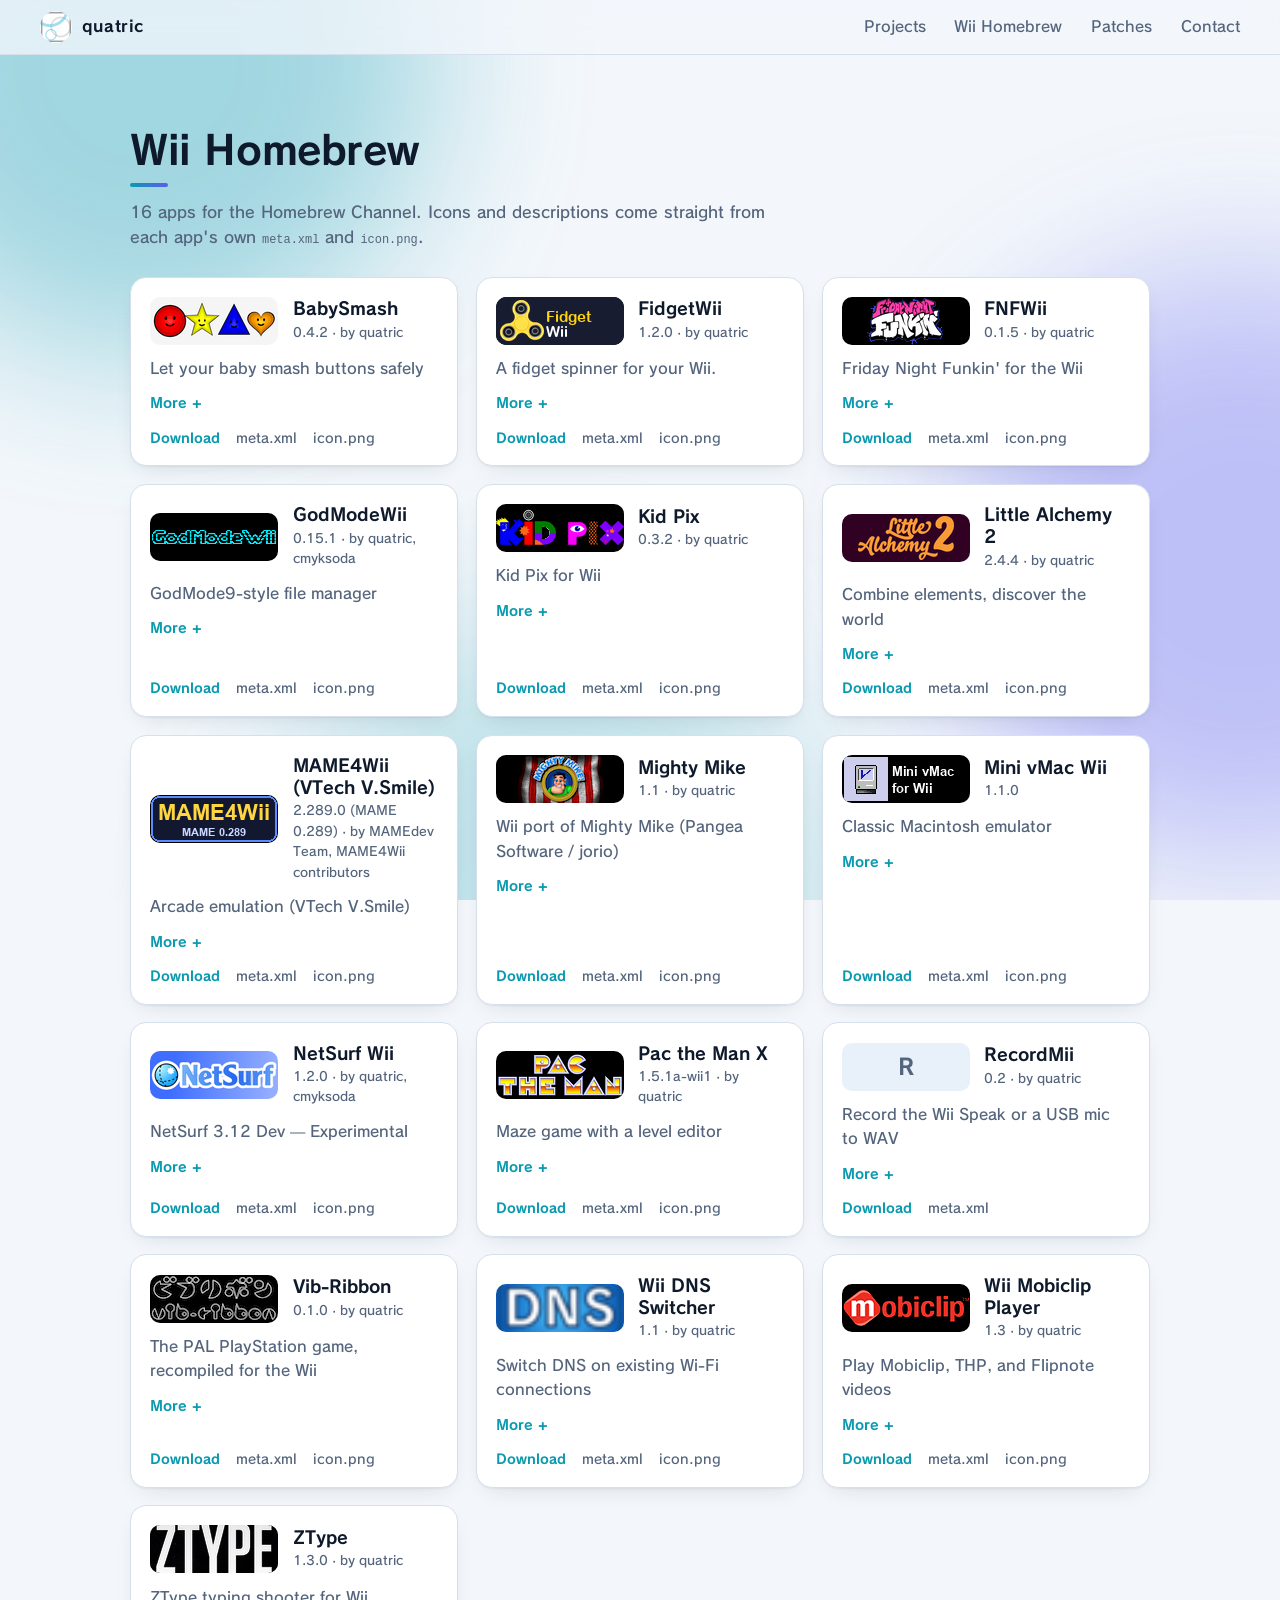
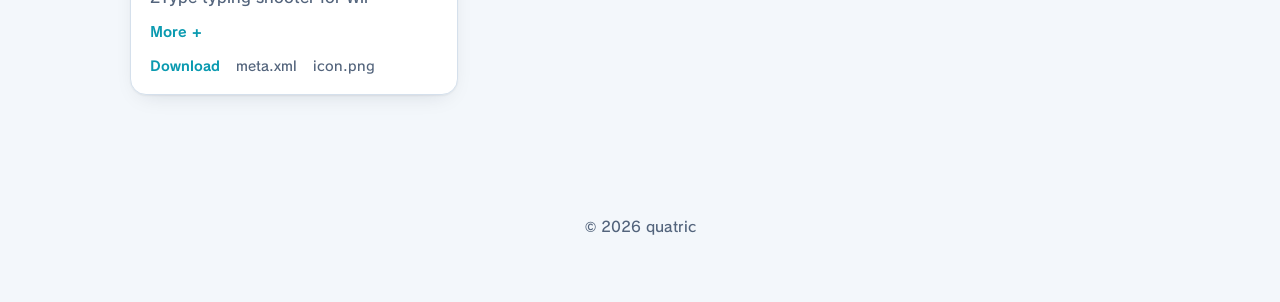
==== commit da161be8: "Limit Wii Homebrew page to quatric apps" ====
--- a/wii-homebrew/index.html
+++ b/wii-homebrew/index.html
@@ -38,34 +38,13 @@
 <main id="top">
   <section id="apps" class="block">
     <h2>Wii Homebrew</h2>
-    <p class="section-note">25 apps for the Homebrew Channel. Icons and descriptions come straight from each app's own <code>meta.xml</code> and <code>icon.png</code>.</p>
+    <p class="section-note">16 apps for the Homebrew Channel. Icons and descriptions come straight from each app's own <code>meta.xml</code> and <code>icon.png</code>.</p>
     <ul class="grid">
-<li class="card" id="am2r-gx">
-<div class="card-head"><img class="icon hb" src="/wii-homebrew/apps/am2r-gx/icon.png" alt="" width="128" height="48" loading="lazy"><div><h3><a href="https://github.com/cmyksoda/AM2R-GX" rel="noopener">AM2R GX</a></h3><span class="ver">1.3.1 &middot; by cmyksoda</span></div></div>
-<p>AM2R 1.5.5 on Wii!</p>
-<details><summary><span class="more">More</span><span class="less">Less</span></summary><p class="full">AM2R GX — AM2R 1.5.5 (Community Update) on the Wii, built on the Butterscotch engine with native GX. Bring your own AM2R 1.1 zip; the first boot builds 1.5.5 from it. Hold HOME, or X + B + Start on a GameCube controller, to quit.</p><p class="full">Free software under the AGPL-3.0: see LICENSE.txt and NOTICE.txt.</p><p class="full">Not affiliated with Nintendo, YoYo Games, DoctorM64, or the AM2R Community Developers.</p></details>
-<div class="links"><a href="https://github.com/cmyksoda/AM2R-GX/releases/download/v1.3.1/am2r-gx-1.3.1.zip" rel="noopener">Download</a><a href="/wii-homebrew/apps/am2r-gx/meta.xml">meta.xml</a><a href="/wii-homebrew/apps/am2r-gx/icon.png">icon.png</a></div>
-</li>
-<li class="card" id="ascii-odyssey">
-<div class="card-head"><img class="icon hb" src="/wii-homebrew/apps/ascii-odyssey/icon.png" alt="" width="128" height="48" loading="lazy"><div><h3><a href="https://github.com/cmyksoda/ASCII-Odyssey" rel="noopener">ASCII Odyssey</a></h3><span class="ver">1.1.0 &middot; by cmyksoda</span></div></div>
-<p>Generative music and ASCII visuals</p>
-<details><summary><span class="more">More</span><span class="less">Less</span></summary><p class="full">Press start and ASCII Odyssey makes you a brand new voyage: a tracker song composed from a seed, with a light show drawn only in text that dances to the beat.</p><p class="full">Ten genres, a hundred scenes, and dozens of color palettes. &lt;3</p></details>
-<div class="links"><a href="https://github.com/cmyksoda/ASCII-Odyssey/releases/download/v1.1.0/ASCII-Odyssey.zip" rel="noopener">Download</a><a href="/wii-homebrew/apps/ascii-odyssey/meta.xml">meta.xml</a><a href="/wii-homebrew/apps/ascii-odyssey/icon.png">icon.png</a></div>
-</li>
 <li class="card" id="babysmash-wii">
 <div class="card-head"><img class="icon hb" src="/wii-homebrew/apps/babysmash-wii/icon.png" alt="" width="128" height="48" loading="lazy"><div><h3><a href="https://github.com/quatric/babysmash-wii" rel="noopener">BabySmash</a></h3><span class="ver">0.4.2 &middot; by quatric</span></div></div>
 <p>Let your baby smash buttons safely</p>
 <details><summary><span class="more">More</span><span class="less">Less</span></summary><p class="full">A Wii port of Scott Hanselman&#x27;s BabySmash. Mash any button, key or mouse button and colourful shapes, letters and numbers pop up with giggles and spoken names. Type a word and the letters line up and say it.</p><p class="full">Works with Wiimote (IR pointer), Nunchuk, Classic Controller, GameCube pad, Wii U Pro Controller, Wii U GamePad, DualShock 3, USB mouse and USB keyboard.</p><p class="full">Hold Ctrl-Shift-Alt-O (or + and - together, or all three mouse buttons) for 3 seconds for options, including Save screenshot (also F12 / Print Screen, or hold 1 and 2 for 2 seconds). Quit with Alt-F4, or hold HOME for 2 seconds.</p><p class="full">Original BabySmash by Scott Hanselman (MIT). Spoken clips by espeak-ng.</p></details>
 <div class="links"><a href="https://github.com/quatric/babysmash-wii/releases/download/v0.4.2/babysmash-wii.zip" rel="noopener">Download</a><a href="/wii-homebrew/apps/babysmash-wii/meta.xml">meta.xml</a><a href="/wii-homebrew/apps/babysmash-wii/icon.png">icon.png</a></div>
-</li>
-<li class="card" id="bird-and-beans-gx">
-<div class="card-head"><img class="icon hb" src="/wii-homebrew/apps/bird-and-beans-gx/icon.png" alt="" width="128" height="48" loading="lazy"><div><h3><a href="https://github.com/cmyksoda/Bird-and-Beans-GX" rel="noopener">Bird &amp; Beans GX</a></h3><span class="ver">1.1.0 &middot; by cmyksoda</span></div></div>
-<p>Bird &amp; Beans / Pyoro for Wii!</p>
-<details><summary><span class="more">More</span><span class="less">Less</span></summary><p class="full">Native port of the DSiWare release, Bird &amp; Beans / Pyoro.
-Playable with Wii Remote, Nunchuk, Classic Controller and GameCube Controller.
-Put your supported USA .nds ROM beside boot.dol. Data is prepared automatically on first launch.
-Adorable Pyoro transition voices included. &lt;3</p></details>
-<div class="links"><a href="https://github.com/cmyksoda/Bird-and-Beans-GX/releases/download/v1.1.0/Bird-and-Beans-GX.zip" rel="noopener">Download</a><a href="/wii-homebrew/apps/bird-and-beans-gx/meta.xml">meta.xml</a><a href="/wii-homebrew/apps/bird-and-beans-gx/icon.png">icon.png</a></div>
 </li>
 <li class="card" id="fidgetwii">
 <div class="card-head"><img class="icon hb" src="/wii-homebrew/apps/fidgetwii/icon.png" alt="" width="128" height="48" loading="lazy"><div><h3><a href="https://github.com/quatric/FidgetWii" rel="noopener">FidgetWii</a></h3><span class="ver">1.2.0 &middot; by quatric</span></div></div>
@@ -142,12 +121,6 @@
 default PC keybindings all work as-is.</p></details>
 <div class="links"><a href="https://github.com/quatric/mightymike-wii/releases/download/v1.1/mightymike-wii.zip" rel="noopener">Download</a><a href="/wii-homebrew/apps/mightymike-wii/meta.xml">meta.xml</a><a href="/wii-homebrew/apps/mightymike-wii/icon.png">icon.png</a></div>
 </li>
-<li class="card" id="sdk-mii-demo">
-<div class="card-head"><img class="icon hb" src="/wii-homebrew/apps/sdk-mii-demo/icon.png" alt="" width="128" height="48" loading="lazy"><div><h3><a href="https://github.com/cmyksoda/sdk-mii-demo" rel="noopener">MiiKit Demo</a></h3><span class="ver">1.0.2 &middot; by cmyksoda</span></div></div>
-<p>All your Miis, in 3D</p>
-<details><summary><span class="more">More</span><span class="less">Less</span></summary><p class="full">Demo for MiiKit, the Mii library that started as sdk/mii in hbc-reborn. Displays the Miis that exist on your Wii and information about them. Their faces and bodies are read straight from your system.</p><p class="full">Music: Focus Loop by FreeGroove (Pixabay)</p></details>
-<div class="links"><a href="https://github.com/cmyksoda/MiiKit-Demo/releases/download/v1.0.2/MiiKit-Demo-1.0.2.zip" rel="noopener">Download</a><a href="/wii-homebrew/apps/sdk-mii-demo/meta.xml">meta.xml</a><a href="/wii-homebrew/apps/sdk-mii-demo/icon.png">icon.png</a></div>
-</li>
 <li class="card" id="minivmac-wii">
 <div class="card-head"><img class="icon hb" src="/wii-homebrew/apps/minivmac-wii/icon.png" alt="" width="128" height="48" loading="lazy"><div><h3><a href="https://github.com/quatric/minivmac-wii" rel="noopener">Mini vMac Wii</a></h3><span class="ver">1.1.0</span></div></div>
 <p>Classic Macintosh emulator</p>
@@ -166,16 +139,6 @@
 <details><summary><span class="more">More</span><span class="less">Less</span></summary><p class="full">A port of the freeware Mac game Pac the Man X 1.5.1a by McSebi Software, with its level editor.</p><p class="full">Clear each maze of dots while the ghosts hunt you. Play alone or with a friend, on four difficulty levels, on the 25 standard levels or your own.</p><p class="full">Controls: Wii Remote held sideways, Nunchuk, Classic Controller, GameCube controller or USB keyboard. Player 1 uses port 1 and the arrow keys, player 2 port 2 and W A S D. + pauses, HOME on the title opens the preferences and the level editor.</p></details>
 <div class="links"><a href="https://github.com/quatric/PactheManX/releases/download/v1.1.1/pacx-wii.zip" rel="noopener">Download</a><a href="/wii-homebrew/apps/pacthemanx/meta.xml">meta.xml</a><a href="/wii-homebrew/apps/pacthemanx/icon.png">icon.png</a></div>
 </li>
-<li class="card" id="paper-airplane-chase-gx">
-<div class="card-head"><img class="icon hb" src="/wii-homebrew/apps/paper-airplane-chase-gx/icon.png" alt="" width="128" height="48" loading="lazy"><div><h3><a href="https://github.com/cmyksoda/Paper-Airplane-Chase-GX" rel="noopener">Paper Airplane Chase GX</a></h3><span class="ver">1.1.0 &middot; by cmyksoda</span></div></div>
-<p>Paper Airplane Chase for Wii!</p>
-<details><summary><span class="more">More</span><span class="less">Less</span></summary><p class="full">Native port of the DSiWare release, Paper Airplane Chase.
-Playable with Wii Remote, Nunchuk, Classic Controller and GameCube Controller.
-Put your supported USA .nds ROM beside boot.dol. Data is prepared automatically on first launch.
-Endless, Time Attack courses and local two-player Race included.
-Race uses whichever controller clicked on &quot;Race&quot; as Player 1 and whichever controller responds next as Player 2.</p></details>
-<div class="links"><a href="https://github.com/cmyksoda/Paper-Airplane-Chase-GX/releases/download/v1.1.0/Paper-Airplane-Chase-GX.zip" rel="noopener">Download</a><a href="/wii-homebrew/apps/paper-airplane-chase-gx/meta.xml">meta.xml</a><a href="/wii-homebrew/apps/paper-airplane-chase-gx/icon.png">icon.png</a></div>
-</li>
 <li class="card" id="recordmii">
 <div class="card-head"><span class="icon hb ph" aria-hidden="true">R</span><div><h3><a href="https://github.com/quatric/RecordMii" rel="noopener">RecordMii</a></h3><span class="ver">0.2 &middot; by quatric</span></div></div>
 <p>Record the Wii Speak or a USB mic to WAV</p>
@@ -185,18 +148,6 @@
 pmic.a) alongside this app. Rate, mic gain and the echo canceller are adjustable.</p><p class="full">A: start/stop recording. LEFT/RIGHT: sample rate. UP/DOWN: gain. B: echo canceller.
 HOME: exit.</p></details>
 <div class="links"><a href="https://github.com/quatric/RecordMii/releases/download/latest/RecordMii-wii.zip" rel="noopener">Download</a><a href="/wii-homebrew/apps/recordmii/meta.xml">meta.xml</a><a href="/wii-homebrew/apps/recordmii/icon.png" hidden>icon.png</a></div>
-</li>
-<li class="card" id="vbcgx">
-<div class="card-head"><img class="icon hb" src="/wii-homebrew/apps/vbcgx/icon.png" alt="" width="128" height="48" loading="lazy"><div><h3><a href="https://github.com/cmyksoda/vbcgx" rel="noopener">VBoy Color GX</a></h3><span class="ver">2.0.2 &middot; by cmyksoda</span></div></div>
-<p>Virtual Boy emulator, in color!</p>
-<details><summary><span class="more">More</span><span class="less">Less</span></summary><p class="full">VBoy Color GX is a port of VBoy Color to the Wii, using Tantric&#x27;s GX frontend.</p><p class="full">Optimized for steady performance during gameplay. Includes many different color options.</p><p class="full">Supports Wii Remote + Nunchuk, Classic Controller, Wii U Pro Controller, GameCube controller, and the Wii U GamePad.</p></details>
-<div class="links"><a href="https://github.com/cmyksoda/vbcgx/releases/download/v2.0.2/vbcgx.zip" rel="noopener">Download</a><a href="/wii-homebrew/apps/vbcgx/meta.xml">meta.xml</a><a href="/wii-homebrew/apps/vbcgx/icon.png">icon.png</a></div>
-</li>
-<li class="card" id="vectrexwii">
-<div class="card-head"><img class="icon hb" src="/wii-homebrew/apps/vectrexwii/icon.png" alt="" width="128" height="48" loading="lazy"><div><h3><a href="https://github.com/cmyksoda/vectrexwii" rel="noopener">VectrexWii</a></h3><span class="ver">0.8 &middot; by Aruskano, cmyksoda</span></div></div>
-<p>Vectrex Emulator</p>
-<details><summary><span class="more">More</span><span class="less">Less</span></summary><p class="full">Wii port of Vecx - a vectrex emulator written by Valavan Manohararajah.</p></details>
-<div class="links"><a href="https://github.com/cmyksoda/vectrexwii/releases/download/v0.8/vecxwii.zip" rel="noopener">Download</a><a href="/wii-homebrew/apps/vectrexwii/meta.xml">meta.xml</a><a href="/wii-homebrew/apps/vectrexwii/icon.png">icon.png</a></div>
 </li>
 <li class="card" id="vibribbon-wii">
 <div class="card-head"><img class="icon hb" src="/wii-homebrew/apps/vibribbon-wii/icon.png" alt="" width="128" height="48" loading="lazy"><div><h3><a href="https://github.com/quatric/vibribbon-wii" rel="noopener">Vib-Ribbon</a></h3><span class="ver">0.1.0 &middot; by quatric</span></div></div>
@@ -230,18 +181,6 @@
 - B / HOME - stop, back to browser</p></details>
 <div class="links"><a href="https://github.com/quatric/wii-mobiclip-player/releases/download/v1.3/wii-mobiclip-player.zip" rel="noopener">Download</a><a href="/wii-homebrew/apps/wii-mobiclip-player/meta.xml">meta.xml</a><a href="/wii-homebrew/apps/wii-mobiclip-player/icon.png">icon.png</a></div>
 </li>
-<li class="card" id="wiicam">
-<div class="card-head"><img class="icon hb" src="/wii-homebrew/apps/wiicam/icon.png" alt="" width="128" height="48" loading="lazy"><div><h3><a href="https://github.com/cmyksoda/WiiCam" rel="noopener">WiiCam</a></h3><span class="ver">1.0.0-beta &middot; by cmyksoda</span></div></div>
-<p>USB Camera Application</p>
-<details><summary><span class="more">More</span><span class="less">Less</span></summary><p class="full">Take photos and record video with a USB camera. It can record sound, too.</p><p class="full">In testing, sound works at every resolution. However, it only stays available at the size the camera first opened with. To record sound at another size, restart WiiCam; the menu tells you when.</p><p class="full">After a photo, or a video stopped with A, a review page opens: 1 plays the video back, and Minus twice deletes it.</p><p class="full">Choose a size from 160 x 120 up to 848 x 480 (depending on the camera), set a 3, 5 or 10 second photo timer, or refresh the camera source from the menu.</p><p class="full">Photos are saved to SD:/DCIM/100WC04 and videos to SD:/wc04-camera/videos. Videos are AVI files limited to 60 seconds or 128 MiB. Photos and videos can be viewed and edited in the Photo Channel.</p><p class="full">Requires IOS58 and an SD card to save.</p><p class="full">Tested with the Ubisoft / Hercules WC04 camera (photos and silent video) and a W2 webcam, USB ID 0c45:6366 (photos, video and sound at every size). Other UVC 1.0 MJPEG cameras may work.</p></details>
-<div class="links"><a href="https://github.com/cmyksoda/WiiCam/releases/download/v1.0.0-beta/WiiCam.zip" rel="noopener">Download</a><a href="/wii-homebrew/apps/wiicam/meta.xml">meta.xml</a><a href="/wii-homebrew/apps/wiicam/icon.png">icon.png</a></div>
-</li>
-<li class="card" id="wiieas">
-<div class="card-head"><img class="icon hb" src="/wii-homebrew/apps/wiieas/icon.png" alt="" width="128" height="48" loading="lazy"><div><h3><a href="https://github.com/cmyksoda/WiiEAS" rel="noopener">WiiEAS</a></h3><span class="ver">1.0.2 &middot; by cmyksoda</span></div></div>
-<p>Live EAS alerts from the United States</p>
-<details><summary><span class="more">More</span><span class="less">Less</span></summary><p class="full">WiiEAS shows live Emergency Alert System messages from the GlobalEAS Central Alert Repository on your Wii, in the style of official DASDEC alerts.</p><p class="full">Browse active alerts with left/right. Press A to play the alert audio. Leave it running with auto-play on by pressing B, and new alerts play as they appear.</p><p class="full">Plus/Start opens a menu showing information about the currently playing alert. Hold HOME/Start to exit the application.</p><p class="full">Be responsible when using this app and keep the volume at a reasonable level.</p><p class="full">The audio signals streamed in this app contain unmodified SAME data codes, which if picked up by a nearby microphone, smart speaker, ham radio, or PC running decoder software, could accidentally trigger real emergency alert systems. Broadcasting these tones over the internet or over radio waves may violate federal laws and result in severe penalties.</p><p class="full">You are solely responsible for how and where the audio is played. The author is not liable for misuse of the tones provided by this application.</p><p class="full">Data: alerts.globaleas.org (public). Idea originally proposed by RetrokVR.</p></details>
-<div class="links"><a href="https://github.com/cmyksoda/WiiEAS/releases/download/v1.0.2/WiiEAS.zip" rel="noopener">Download</a><a href="/wii-homebrew/apps/wiieas/meta.xml">meta.xml</a><a href="/wii-homebrew/apps/wiieas/icon.png">icon.png</a></div>
-</li>
 <li class="card" id="ztype">
 <div class="card-head"><img class="icon hb" src="/wii-homebrew/apps/ztype/icon.png" alt="" width="128" height="48" loading="lazy"><div><h3><a href="https://github.com/quatric/ZType" rel="noopener">ZType</a></h3><span class="ver">1.3.0 &middot; by quatric</span></div></div>
 <p>ZType typing shooter for Wii</p>
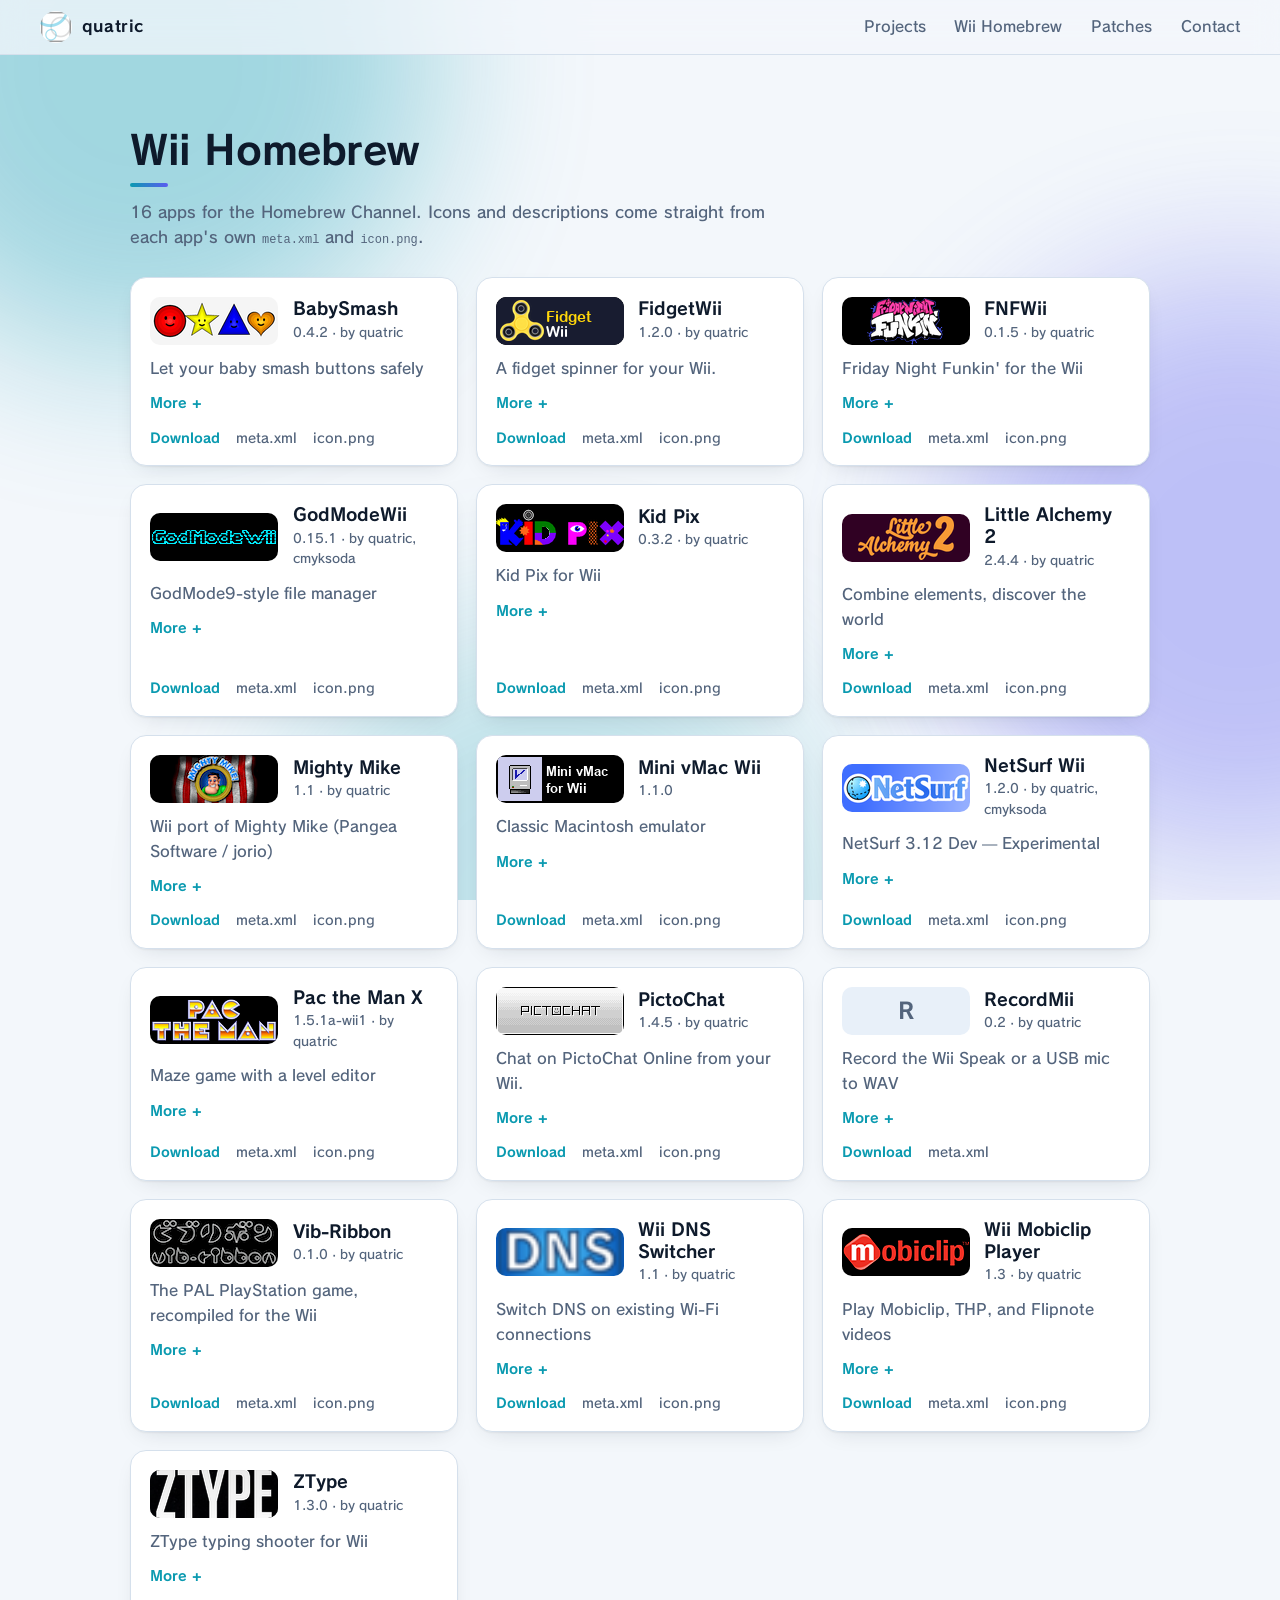
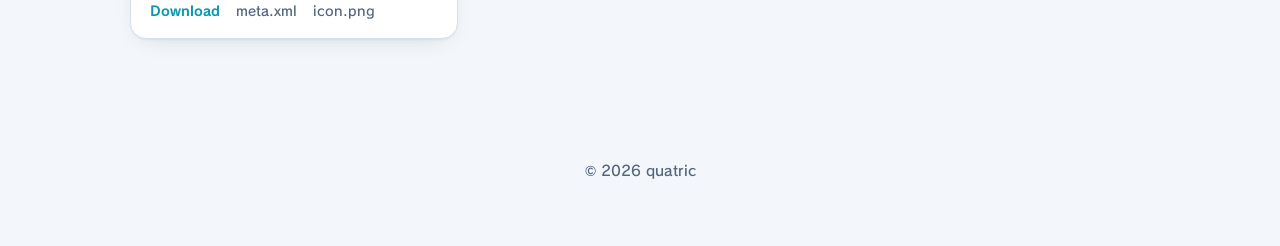
==== commit 023b14d0: "Remove MAME4Wii, add PictoChat" ====
--- a/wii-homebrew/index.html
+++ b/wii-homebrew/index.html
@@ -80,14 +80,6 @@
 Also plays with the Nunchuk, Classic Controller, GameCube controller, Wii U GamePad, Wii U Pro Controller, DualShock 3, USB mouse and USB keyboard.</p><p class="full">With the audio pack in the audio folder it plays Little Alchemy 2&#x27;s music and sound effects.</p><p class="full">Progress and settings are saved to the SD card.</p></details>
 <div class="links"><a href="https://github.com/quatric/LittleAlchemy2/releases/download/v2.4.4/LittleAlchemy2-hbc.zip" rel="noopener">Download</a><a href="/wii-homebrew/apps/littlealchemy2/meta.xml">meta.xml</a><a href="/wii-homebrew/apps/littlealchemy2/icon.png">icon.png</a></div>
 </li>
-<li class="card" id="mame4wii">
-<div class="card-head"><img class="icon hb" src="/wii-homebrew/apps/mame4wii/icon.png" alt="" width="128" height="48" loading="lazy"><div><h3><a href="https://github.com/quatric/MAME4Wii" rel="noopener">MAME4Wii (VTech V.Smile)</a></h3><span class="ver">2.289.0 (MAME 0.289) &middot; by MAMEdev Team, MAME4Wii contributors</span></div></div>
-<p>Arcade emulation (VTech V.Smile)</p>
-<details><summary><span class="more">More</span><span class="less">Less</span></summary><p class="full">MAME 0.289 for the Nintendo Wii.</p><p class="full">Put ROM sets (zip/7z) in sd:/mame4wii/roms or usb:/mame4wii/roms.
-Controls: Wii Remote (sideways), Wii Remote + Nunchuk, Classic Controller, Wii U Pro Controller, GameCube controllers (including the Wii U adapter), USB keyboard and mouse.
-HOME opens the MAME menu; Minus+Plus opens the on-screen keyboard.</p></details>
-<div class="links"><a href="https://github.com/quatric/MAME4Wii/releases/download/v2.289.0/mame4wii-2.289.0.zip" rel="noopener">Download</a><a href="/wii-homebrew/apps/mame4wii/meta.xml">meta.xml</a><a href="/wii-homebrew/apps/mame4wii/icon.png">icon.png</a></div>
-</li>
 <li class="card" id="mightymike-wii">
 <div class="card-head"><img class="icon hb" src="/wii-homebrew/apps/mightymike-wii/icon.png" alt="" width="128" height="48" loading="lazy"><div><h3><a href="https://github.com/quatric/mightymike-wii" rel="noopener">Mighty Mike</a></h3><span class="ver">1.1 &middot; by quatric</span></div></div>
 <p>Wii port of Mighty Mike (Pangea Software / jorio)</p>
@@ -138,6 +130,12 @@
 <p>Maze game with a level editor</p>
 <details><summary><span class="more">More</span><span class="less">Less</span></summary><p class="full">A port of the freeware Mac game Pac the Man X 1.5.1a by McSebi Software, with its level editor.</p><p class="full">Clear each maze of dots while the ghosts hunt you. Play alone or with a friend, on four difficulty levels, on the 25 standard levels or your own.</p><p class="full">Controls: Wii Remote held sideways, Nunchuk, Classic Controller, GameCube controller or USB keyboard. Player 1 uses port 1 and the arrow keys, player 2 port 2 and W A S D. + pauses, HOME on the title opens the preferences and the level editor.</p></details>
 <div class="links"><a href="https://github.com/quatric/PactheManX/releases/download/v1.1.1/pacx-wii.zip" rel="noopener">Download</a><a href="/wii-homebrew/apps/pacthemanx/meta.xml">meta.xml</a><a href="/wii-homebrew/apps/pacthemanx/icon.png">icon.png</a></div>
+</li>
+<li class="card" id="pictochat-client">
+<div class="card-head"><img class="icon hb" src="/wii-homebrew/apps/pictochat-client/icon.png" alt="" width="128" height="48" loading="lazy"><div><h3><a href="https://github.com/quatric/PictoChat-Client" rel="noopener">PictoChat</a></h3><span class="ver">1.4.5 &middot; by quatric</span></div></div>
+<p>Chat on PictoChat Online from your Wii.</p>
+<details><summary><span class="more">More</span><span class="less">Less</span></summary><p class="full">A Wii client for PictoChat Online (https://pict.chat) by ayunami2000: join the chat rooms, write with the DS keyboards and draw with the Wii Remote pointer, just like PictoChat on the Nintendo DS.</p><p class="full">PictoChat Online asks for a captcha before you join. The app shows a code: solve the captcha on your phone or computer at pictocard.net/pictochat and your Wii joins the chat.</p><p class="full">Works with the Wii Remote (pointer and buttons), Classic Controller, GameCube controller, Wii U GamePad and Pro Controller, DualShock 3, a USB mouse and a USB keyboard.</p><p class="full">Public rooms are public and logged. Needs an Internet connection.</p></details>
+<div class="links"><a href="https://github.com/quatric/PictoChat-Client/releases/download/v1.4.5/PictoChat-Wii.zip" rel="noopener">Download</a><a href="/wii-homebrew/apps/pictochat-client/meta.xml">meta.xml</a><a href="/wii-homebrew/apps/pictochat-client/icon.png">icon.png</a></div>
 </li>
 <li class="card" id="recordmii">
 <div class="card-head"><span class="icon hb ph" aria-hidden="true">R</span><div><h3><a href="https://github.com/quatric/RecordMii" rel="noopener">RecordMii</a></h3><span class="ver">0.2 &middot; by quatric</span></div></div>
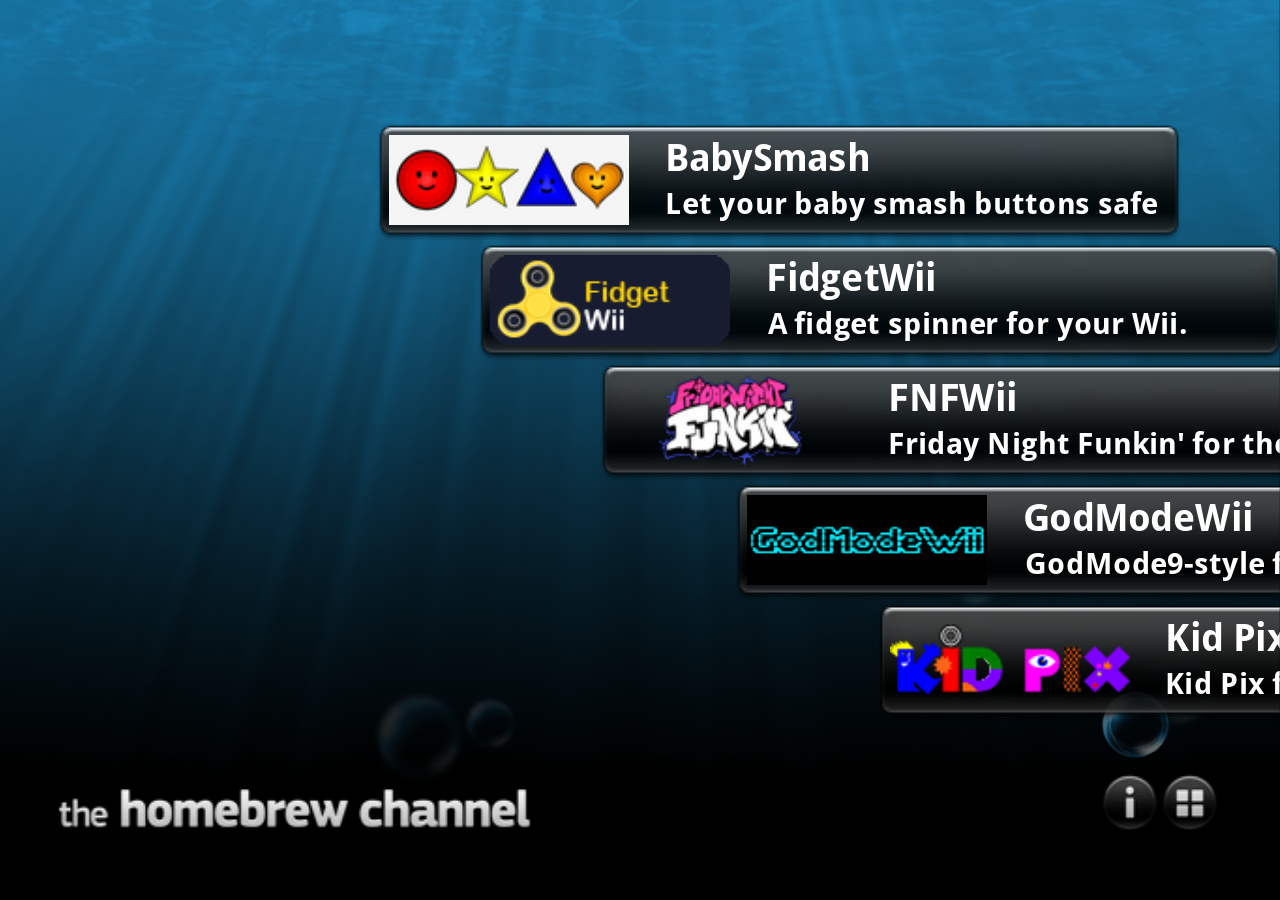
==== commit 8194695a: "Restyle Wii Homebrew page as a Homebrew Channel replica" ====
--- a/wii-homebrew/index.html
+++ b/wii-homebrew/index.html
@@ -1,193 +1,18 @@
 <!doctype html>
 <html lang="en">
-<head>
-<meta charset="utf-8">
-<meta name="viewport" content="width=device-width, initial-scale=1">
-<title>Wii Homebrew | quatric software</title>
-<meta name="description" content="Every Wii homebrew app by quatric, with its Homebrew Channel icon, description and downloads.">
-<meta name="author" content="quatric">
-<meta name="theme-color" content="#f4f8fc" media="(prefers-color-scheme: light)">
-<meta name="theme-color" content="#0a1220" media="(prefers-color-scheme: dark)">
-<meta name="color-scheme" content="light dark">
-<link rel="canonical" href="https://quatricsoftware.com/wii-homebrew/">
-<link rel="icon" type="image/png" href="/img/quatric.png">
-<link rel="apple-touch-icon" href="/img/quatric.png">
-<meta property="og:type" content="website">
-<meta property="og:site_name" content="quatric">
-<meta property="og:title" content="Wii Homebrew | quatric software">
-<meta property="og:description" content="Every Wii homebrew app by quatric, with its Homebrew Channel icon, description and downloads.">
-<meta property="og:url" content="https://quatricsoftware.com/wii-homebrew/">
-<meta property="og:image" content="https://quatricsoftware.com/img/quatric.png">
-<meta name="twitter:card" content="summary">
-<link rel="preload" href="/css/RodinNTLGPro-B-Extended.woff2" as="font" type="font/woff2" crossorigin>
-<link rel="stylesheet" href="/css/style.css">
-<link rel="stylesheet" href="/wii-homebrew/hb.css">
-</head>
-<body>
-<a class="skip" href="#apps">Skip to apps</a>
-<div class="blobs" aria-hidden="true"><i></i><i></i><i></i></div>
-<header class="top">
-  <a class="brand" href="/"><img src="/img/quatric.png" alt="" width="32" height="32">quatric</a>
-  <nav aria-label="Main">
-    <a href="/#projects">Projects</a>
-    <a href="/wii-homebrew/">Wii Homebrew</a>
-    <a href="/#patches">Patches</a>
-    <a href="/#contact">Contact</a>
-  </nav>
-</header>
-<main id="top">
-  <section id="apps" class="block">
-    <h2>Wii Homebrew</h2>
-    <p class="section-note">16 apps for the Homebrew Channel. Icons and descriptions come straight from each app's own <code>meta.xml</code> and <code>icon.png</code>.</p>
-    <ul class="grid">
-<li class="card" id="babysmash-wii">
-<div class="card-head"><img class="icon hb" src="/wii-homebrew/apps/babysmash-wii/icon.png" alt="" width="128" height="48" loading="lazy"><div><h3><a href="https://github.com/quatric/babysmash-wii" rel="noopener">BabySmash</a></h3><span class="ver">0.4.2 &middot; by quatric</span></div></div>
-<p>Let your baby smash buttons safely</p>
-<details><summary><span class="more">More</span><span class="less">Less</span></summary><p class="full">A Wii port of Scott Hanselman&#x27;s BabySmash. Mash any button, key or mouse button and colourful shapes, letters and numbers pop up with giggles and spoken names. Type a word and the letters line up and say it.</p><p class="full">Works with Wiimote (IR pointer), Nunchuk, Classic Controller, GameCube pad, Wii U Pro Controller, Wii U GamePad, DualShock 3, USB mouse and USB keyboard.</p><p class="full">Hold Ctrl-Shift-Alt-O (or + and - together, or all three mouse buttons) for 3 seconds for options, including Save screenshot (also F12 / Print Screen, or hold 1 and 2 for 2 seconds). Quit with Alt-F4, or hold HOME for 2 seconds.</p><p class="full">Original BabySmash by Scott Hanselman (MIT). Spoken clips by espeak-ng.</p></details>
-<div class="links"><a href="https://github.com/quatric/babysmash-wii/releases/download/v0.4.2/babysmash-wii.zip" rel="noopener">Download</a><a href="/wii-homebrew/apps/babysmash-wii/meta.xml">meta.xml</a><a href="/wii-homebrew/apps/babysmash-wii/icon.png">icon.png</a></div>
-</li>
-<li class="card" id="fidgetwii">
-<div class="card-head"><img class="icon hb" src="/wii-homebrew/apps/fidgetwii/icon.png" alt="" width="128" height="48" loading="lazy"><div><h3><a href="https://github.com/quatric/FidgetWii" rel="noopener">FidgetWii</a></h3><span class="ver">1.2.0 &middot; by quatric</span></div></div>
-<p>A fidget spinner for your Wii.</p>
-<details><summary><span class="more">More</span><span class="less">Less</span></summary><p class="full">Spin a fidget spinner on your TV.</p><p class="full">Press A to flick it, point at it and hold B to grab and spin it by hand, shake the Wii Remote or rotate an analog stick to speed it up, and hold B to brake.</p><p class="full">Pick from 12 colors or Rainbow with Left/Right or +/-. Your top speed, longest spin and total spins are saved to the SD card (apps/FidgetWii/record.txt).</p><p class="full">Works with Wii Remote, Nunchuk, Classic Controller, GameCube controller and USB keyboard.</p><p class="full">Spinner photo: &quot;Yellow Fidget Spinner&quot; by Daserino, CC BY-SA 4.0, via Wikimedia Commons.</p></details>
-<div class="links"><a href="https://github.com/quatric/FidgetWii/releases/download/v1.2.4/FidgetWii.zip" rel="noopener">Download</a><a href="/wii-homebrew/apps/fidgetwii/meta.xml">meta.xml</a><a href="/wii-homebrew/apps/fidgetwii/icon.png">icon.png</a></div>
-</li>
-<li class="card" id="fnfwii">
-<div class="card-head"><img class="icon hb" src="/wii-homebrew/apps/fnfwii/icon.png" alt="" width="128" height="48" loading="lazy"><div><h3><a href="https://github.com/quatric/FNFWii" rel="noopener">FNFWii</a></h3><span class="ver">0.1.5 &middot; by quatric</span></div></div>
-<p>Friday Night Funkin&#x27; for the Wii</p>
-<details><summary><span class="more">More</span><span class="less">Less</span></summary><p class="full">A Wii port of Friday Night Funkin&#x27;. Story mode, freeplay and options, with Wii Remote, Classic Controller, GameCube controller and USB keyboard support.</p></details>
-<div class="links"><a href="https://github.com/quatric/FNFWii/releases/download/v0.1.5/FNFWii.zip" rel="noopener">Download</a><a href="/wii-homebrew/apps/fnfwii/meta.xml">meta.xml</a><a href="/wii-homebrew/apps/fnfwii/icon.png">icon.png</a></div>
-</li>
-<li class="card" id="godmodewii">
-<div class="card-head"><img class="icon hb" src="/wii-homebrew/apps/godmodewii/icon.png" alt="" width="128" height="48" loading="lazy"><div><h3><a href="https://github.com/quatric/GodModeWii" rel="noopener">GodModeWii</a></h3><span class="ver">0.15.1 &middot; by quatric, cmyksoda</span></div></div>
-<p>GodMode9-style file manager</p>
-<details><summary><span class="more">More</span><span class="less">Less</span></summary><p class="full">A text-mode, GodMode9-style file manager for the Wii and the Wii U&#x27;s vWii.</p><p class="full">Browse the SD card, SD Gecko, every USB drive, the NAND, the SEEPROM, the disc drive and your console&#x27;s keys. Copy, cut, paste and delete between devices, see free space, and edit the NAND only after the Konami code and a brick-risk disclaimer.</p><p class="full">WARNING: modifying the NAND can permanently brick your console.</p></details>
-<div class="links"><a href="https://github.com/quatric/GodModeWii/releases/download/v0.15.1/GodModeWii.zip" rel="noopener">Download</a><a href="/wii-homebrew/apps/godmodewii/meta.xml">meta.xml</a><a href="/wii-homebrew/apps/godmodewii/icon.png">icon.png</a></div>
-</li>
-<li class="card" id="kidpix-wii">
-<div class="card-head"><img class="icon hb" src="/wii-homebrew/apps/kidpix-wii/icon.png" alt="" width="128" height="48" loading="lazy"><div><h3><a href="https://github.com/quatric/kidpix-wii" rel="noopener">Kid Pix</a></h3><span class="ver">0.3.2 &middot; by quatric</span></div></div>
-<p>Kid Pix for Wii</p>
-<details><summary><span class="more">More</span><span class="less">Less</span></summary><p class="full">A C / GRRLIB port of the jskidpix Kid Pix recreation. Wiimote, Nunchuk, Classic Controller, GameCube pad, Wii U Pro / GamePad, DualShock 3, USB mouse and keyboard supported. Drawings are saved as PNG to /apps/kidpix/saves.</p></details>
-<div class="links"><a href="https://github.com/quatric/kidpix-wii/releases/download/v0.3.2/kidpix-wii.zip" rel="noopener">Download</a><a href="/wii-homebrew/apps/kidpix-wii/meta.xml">meta.xml</a><a href="/wii-homebrew/apps/kidpix-wii/icon.png">icon.png</a></div>
-</li>
-<li class="card" id="littlealchemy2">
-<div class="card-head"><img class="icon hb" src="/wii-homebrew/apps/littlealchemy2/icon.png" alt="" width="128" height="48" loading="lazy"><div><h3><a href="https://github.com/quatric/LittleAlchemy2" rel="noopener">Little Alchemy 2</a></h3><span class="ver">2.4.4 &middot; by quatric</span></div></div>
-<p>Combine elements, discover the world</p>
-<details><summary><span class="more">More</span><span class="less">Less</span></summary><p class="full">Start with water, fire, earth and air. Point with the Wii Remote, drag one element onto another and see what you create. All 720 elements and recipes of Little Alchemy 2 to discover.</p><p class="full">A: drag (double-press A to copy)
-B: remove the element under the pointer
--: clear the table 1: hint 2: hide finished elements
-+: menu (music and sound on/off, reset) HOME: exit
-Also plays with the Nunchuk, Classic Controller, GameCube controller, Wii U GamePad, Wii U Pro Controller, DualShock 3, USB mouse and USB keyboard.</p><p class="full">With the audio pack in the audio folder it plays Little Alchemy 2&#x27;s music and sound effects.</p><p class="full">Progress and settings are saved to the SD card.</p></details>
-<div class="links"><a href="https://github.com/quatric/LittleAlchemy2/releases/download/v2.4.4/LittleAlchemy2-hbc.zip" rel="noopener">Download</a><a href="/wii-homebrew/apps/littlealchemy2/meta.xml">meta.xml</a><a href="/wii-homebrew/apps/littlealchemy2/icon.png">icon.png</a></div>
-</li>
-<li class="card" id="mightymike-wii">
-<div class="card-head"><img class="icon hb" src="/wii-homebrew/apps/mightymike-wii/icon.png" alt="" width="128" height="48" loading="lazy"><div><h3><a href="https://github.com/quatric/mightymike-wii" rel="noopener">Mighty Mike</a></h3><span class="ver">1.1 &middot; by quatric</span></div></div>
-<p>Wii port of Mighty Mike (Pangea Software / jorio)</p>
-<details><summary><span class="more">More</span><span class="less">Less</span></summary><p class="full">Unofficial Wii homebrew port of Mighty Mike, Iliyas Jorio&#x27;s modern
-reimplementation of the 1995 Pangea Software game &quot;Mutant Mike.&quot;
-Rendering runs through opengx (GX-backed fixed-function OpenGL); no
-game logic was changed to make this run.</p><p class="full">CONTROLS</p><p class="full">GameCube controller:
- Control Stick - Move
- A - Confirm / pause menu select
- X - Shoot
- Y - Radar
- B - Next weapon / back out of menus
- L / R - Cycle weapons
- Start - Pause</p><p class="full">Wiimote + Nunchuk:
- Nunchuk stick - Move
- A - Confirm
- B - Radar
- Z - Shoot
- C - Next weapon
- Minus - Previous weapon
- Plus - Pause
- Home - Exit to the Homebrew Channel</p><p class="full">Wiimote only (held sideways, d-pad on the left):
- D-pad - Move
- A - Confirm
- B - Radar
- 2 - Shoot
- 1 - Next weapon
- Minus - Previous weapon
- Plus - Pause
- Home - Exit to the Homebrew Channel</p><p class="full">USB keyboard (if plugged in): arrow keys, WASD, and the game&#x27;s other
-default PC keybindings all work as-is.</p></details>
-<div class="links"><a href="https://github.com/quatric/mightymike-wii/releases/download/v1.1/mightymike-wii.zip" rel="noopener">Download</a><a href="/wii-homebrew/apps/mightymike-wii/meta.xml">meta.xml</a><a href="/wii-homebrew/apps/mightymike-wii/icon.png">icon.png</a></div>
-</li>
-<li class="card" id="minivmac-wii">
-<div class="card-head"><img class="icon hb" src="/wii-homebrew/apps/minivmac-wii/icon.png" alt="" width="128" height="48" loading="lazy"><div><h3><a href="https://github.com/quatric/minivmac-wii" rel="noopener">Mini vMac Wii</a></h3><span class="ver">1.1.0</span></div></div>
-<p>Classic Macintosh emulator</p>
-<details><summary><span class="more">More</span><span class="less">Less</span></summary><p class="full">Mini vMac emulating a Macintosh 128K, 512Ke, Plus, SE, Classic, II or IIx, filling the whole TV screen. Pick the Mac when the app starts; HOME &gt; Switch Mac model changes it later.</p><p class="full">Put the ROMs in sd:/apps/MinivMacWii/ (Mac128K.ROM, vMac.ROM, MacSE.ROM, Classic.ROM, MacII.ROM, MacIIx.ROM) along with your disk images (disk1.dsk, disk2.dsk, ... are inserted at start; a model&#x27;s own folder, such as II/, is looked in first; HOME opens a menu to insert others).</p><p class="full">Wii Remote: point and press A or B to use the mouse, D-Pad for arrow keys, 1 = command, 2 = option, + = on-screen keyboard, - = display mode, HOME = menu. Nunchuk, Classic Controller, GameCube pads and USB keyboards and mice work too.</p></details>
-<div class="links"><a href="https://github.com/quatric/minivmac-wii/releases/download/latest/MinivMacWii-1.1.0-hbc.zip" rel="noopener">Download</a><a href="/wii-homebrew/apps/minivmac-wii/meta.xml">meta.xml</a><a href="/wii-homebrew/apps/minivmac-wii/icon.png">icon.png</a></div>
-</li>
-<li class="card" id="netsurf-wii">
-<div class="card-head"><img class="icon hb" src="/wii-homebrew/apps/netsurf-wii/icon.png" alt="" width="128" height="48" loading="lazy"><div><h3><a href="https://github.com/quatric/netsurf-wii" rel="noopener">NetSurf Wii</a></h3><span class="ver">1.2.0 &middot; by quatric, cmyksoda</span></div></div>
-<p>NetSurf 3.12 Dev — Experimental</p>
-<details><summary><span class="more">More</span><span class="less">Less</span></summary><p class="full">Experimental Wii port of the NetSurf web browser using libnsfb, SDL, curl, mbedTLS, and libwupc.</p></details>
-<div class="links"><a href="https://github.com/quatric/netsurf-wii/releases/download/v1.2.0/netsurf-wii.zip" rel="noopener">Download</a><a href="/wii-homebrew/apps/netsurf-wii/meta.xml">meta.xml</a><a href="/wii-homebrew/apps/netsurf-wii/icon.png">icon.png</a></div>
-</li>
-<li class="card" id="pacthemanx">
-<div class="card-head"><img class="icon hb" src="/wii-homebrew/apps/pacthemanx/icon.png" alt="" width="128" height="48" loading="lazy"><div><h3><a href="https://github.com/quatric/PactheManX" rel="noopener">Pac the Man X</a></h3><span class="ver">1.5.1a-wii1 &middot; by quatric</span></div></div>
-<p>Maze game with a level editor</p>
-<details><summary><span class="more">More</span><span class="less">Less</span></summary><p class="full">A port of the freeware Mac game Pac the Man X 1.5.1a by McSebi Software, with its level editor.</p><p class="full">Clear each maze of dots while the ghosts hunt you. Play alone or with a friend, on four difficulty levels, on the 25 standard levels or your own.</p><p class="full">Controls: Wii Remote held sideways, Nunchuk, Classic Controller, GameCube controller or USB keyboard. Player 1 uses port 1 and the arrow keys, player 2 port 2 and W A S D. + pauses, HOME on the title opens the preferences and the level editor.</p></details>
-<div class="links"><a href="https://github.com/quatric/PactheManX/releases/download/v1.1.1/pacx-wii.zip" rel="noopener">Download</a><a href="/wii-homebrew/apps/pacthemanx/meta.xml">meta.xml</a><a href="/wii-homebrew/apps/pacthemanx/icon.png">icon.png</a></div>
-</li>
-<li class="card" id="pictochat-client">
-<div class="card-head"><img class="icon hb" src="/wii-homebrew/apps/pictochat-client/icon.png" alt="" width="128" height="48" loading="lazy"><div><h3><a href="https://github.com/quatric/PictoChat-Client" rel="noopener">PictoChat</a></h3><span class="ver">1.4.5 &middot; by quatric</span></div></div>
-<p>Chat on PictoChat Online from your Wii.</p>
-<details><summary><span class="more">More</span><span class="less">Less</span></summary><p class="full">A Wii client for PictoChat Online (https://pict.chat) by ayunami2000: join the chat rooms, write with the DS keyboards and draw with the Wii Remote pointer, just like PictoChat on the Nintendo DS.</p><p class="full">PictoChat Online asks for a captcha before you join. The app shows a code: solve the captcha on your phone or computer at pictocard.net/pictochat and your Wii joins the chat.</p><p class="full">Works with the Wii Remote (pointer and buttons), Classic Controller, GameCube controller, Wii U GamePad and Pro Controller, DualShock 3, a USB mouse and a USB keyboard.</p><p class="full">Public rooms are public and logged. Needs an Internet connection.</p></details>
-<div class="links"><a href="https://github.com/quatric/PictoChat-Client/releases/download/v1.4.5/PictoChat-Wii.zip" rel="noopener">Download</a><a href="/wii-homebrew/apps/pictochat-client/meta.xml">meta.xml</a><a href="/wii-homebrew/apps/pictochat-client/icon.png">icon.png</a></div>
-</li>
-<li class="card" id="recordmii">
-<div class="card-head"><span class="icon hb ph" aria-hidden="true">R</span><div><h3><a href="https://github.com/quatric/RecordMii" rel="noopener">RecordMii</a></h3><span class="ver">0.2 &middot; by quatric</span></div></div>
-<p>Record the Wii Speak or a USB mic to WAV</p>
-<details><summary><span class="more">More</span><span class="less">Less</span></summary><p class="full">Records audio from a Wii Speak or a USB microphone to 16-bit mono WAV files in
-sd:/wiispeak.</p><p class="full">USB microphones (USB Audio Class, the plug-and-play kind) need nothing extra and
-record at up to 48 kHz. The Wii Speak requires pmic_firm.bin (the Wii Speak&#x27;s boot firmware, extracted from an RVL SDK
-pmic.a) alongside this app. Rate, mic gain and the echo canceller are adjustable.</p><p class="full">A: start/stop recording. LEFT/RIGHT: sample rate. UP/DOWN: gain. B: echo canceller.
-HOME: exit.</p></details>
-<div class="links"><a href="https://github.com/quatric/RecordMii/releases/download/latest/RecordMii-wii.zip" rel="noopener">Download</a><a href="/wii-homebrew/apps/recordmii/meta.xml">meta.xml</a><a href="/wii-homebrew/apps/recordmii/icon.png" hidden>icon.png</a></div>
-</li>
-<li class="card" id="vibribbon-wii">
-<div class="card-head"><img class="icon hb" src="/wii-homebrew/apps/vibribbon-wii/icon.png" alt="" width="128" height="48" loading="lazy"><div><h3><a href="https://github.com/quatric/vibribbon-wii" rel="noopener">Vib-Ribbon</a></h3><span class="ver">0.1.0 &middot; by quatric</span></div></div>
-<p>The PAL PlayStation game, recompiled for the Wii</p>
-<details><summary><span class="more">More</span><span class="less">Less</span></summary><p class="full">Vib-Ribbon (Europe), statically recompiled to C and run on the PSXRecomp runtime.</p><p class="full">Needs your own disc image and BIOS in sd:/apps/vibribbon/ (see the README).</p><p class="full">Play with your own music: plug a USB CD/DVD drive into the Wii and put an audio CD in it when the game asks for one. Take it out to go back to the Vib-Ribbon disc.</p><p class="full">HOME returns to the Homebrew Channel.</p></details>
-<div class="links"><a href="https://github.com/quatric/vibribbon-wii/releases/download/vibribbon-v0.1.0/vibribbon-v0.1.0-hbc.zip" rel="noopener">Download</a><a href="/wii-homebrew/apps/vibribbon-wii/meta.xml">meta.xml</a><a href="/wii-homebrew/apps/vibribbon-wii/icon.png">icon.png</a></div>
-</li>
-<li class="card" id="wii-dns-switcher">
-<div class="card-head"><img class="icon hb" src="/wii-homebrew/apps/wii-dns-switcher/icon.png" alt="" width="128" height="48" loading="lazy"><div><h3><a href="https://github.com/quatric/Wii-DNS-Switcher" rel="noopener">Wii DNS Switcher</a></h3><span class="ver">1.1 &middot; by quatric</span></div></div>
-<p>Switch DNS on existing Wi-Fi connections</p>
-<details><summary><span class="more">More</span><span class="less">Less</span></summary><p class="full">Saves named primary-DNS profiles on the SD card and applies
-them directly to the console&#x27;s configured Wi-Fi connections, without touching
-SSIDs, passwords, or other settings. Secondary DNS is always set to 1.1.1.1.
-Port of the 3DS DNS Switcher, using the config.dat layout documented by the
-OfflineNetworkEnabler project.</p></details>
-<div class="links"><a href="https://github.com/quatric/Wii-DNS-Switcher/releases/download/latest/Wii-DNS-Switcher.zip" rel="noopener">Download</a><a href="/wii-homebrew/apps/wii-dns-switcher/meta.xml">meta.xml</a><a href="/wii-homebrew/apps/wii-dns-switcher/icon.png">icon.png</a></div>
-</li>
-<li class="card" id="wii-mobiclip-player">
-<div class="card-head"><img class="icon hb" src="/wii-homebrew/apps/wii-mobiclip-player/icon.png" alt="" width="128" height="48" loading="lazy"><div><h3><a href="https://github.com/quatric/wii-mobiclip-player" rel="noopener">Wii Mobiclip Player</a></h3><span class="ver">1.3 &middot; by quatric</span></div></div>
-<p>Play Mobiclip, THP, and Flipnote videos</p>
-<details><summary><span class="more">More</span><span class="less">Less</span></summary><p class="full">A Wii homebrew app that
-plays Wii Mobiclip files directly on hardware. No transcoding is used, every video is
-decoded on the Wii. It supports ADPCM, FastAudio, PCM, and Vorbis audio, plus
-THP video and PPM/KWZ Flipnote animations.</p><p class="full">Supported controllers include Wii Remote, Classic Controller, GameCube
-Controller, Wii U GamePad, Wii U Pro Controller, and wired DualShock 3.</p><p class="full">Controls:</p><p class="full">Browser:
-- +Control Pad Up/Down - move selection
-- A - open folder / play file
-- B - parent folder
-- HOME - exit</p><p class="full">During playback:
-- A / + - pause / resume
-- B / HOME - stop, back to browser</p></details>
-<div class="links"><a href="https://github.com/quatric/wii-mobiclip-player/releases/download/v1.3/wii-mobiclip-player.zip" rel="noopener">Download</a><a href="/wii-homebrew/apps/wii-mobiclip-player/meta.xml">meta.xml</a><a href="/wii-homebrew/apps/wii-mobiclip-player/icon.png">icon.png</a></div>
-</li>
-<li class="card" id="ztype">
-<div class="card-head"><img class="icon hb" src="/wii-homebrew/apps/ztype/icon.png" alt="" width="128" height="48" loading="lazy"><div><h3><a href="https://github.com/quatric/ZType" rel="noopener">ZType</a></h3><span class="ver">1.3.0 &middot; by quatric</span></div></div>
-<p>ZType typing shooter for Wii</p>
-<details><summary><span class="more">More</span><span class="less">Less</span></summary><p class="full">A Wii port of ZType with USB keyboard support. Type falling words to shoot them down with plasma cannons and EMP shockwaves.</p></details>
-<div class="links"><a href="https://github.com/quatric/ZType/releases/download/v1.3.0/typeshot-wii.zip" rel="noopener">Download</a><a href="/wii-homebrew/apps/ztype/meta.xml">meta.xml</a><a href="/wii-homebrew/apps/ztype/icon.png">icon.png</a></div>
-</li>
-    </ul>
-  </section>
-</main>
-<footer><p>&copy; 2026 quatric</p></footer>
-</body>
+  <head>
+    <meta charset="UTF-8" />
+    <meta name="viewport" content="width=device-width, initial-scale=1.0" />
+    <meta name="description" content="quatric's Wii homebrew apps, in a replica of the Homebrew Channel." />
+    <meta name="theme-color" content="#000000" />
+    <link rel="icon" type="image/png" href="/img/quatric.png" />
+    <title>The Homebrew Channel · quatric</title>
+    <style>html,body{overscroll-behavior:none;color:#fff;background:#000;height:100%;margin:0;font:16px/1.5 sans-serif;overflow:hidden}#tv{cursor:none;touch-action:none;-webkit-user-select:none;user-select:none;-webkit-tap-highlight-color:transparent;width:100%;height:100dvh;position:fixed;inset:0}noscript p{margin:2rem}noscript a{color:inherit}</style>
+    <script type="module" crossorigin src="../wii-homebrew/assets/wiiHomebrew-sagsDWRw.js"></script>
+  </head>
+  <body>
+    <canvas id="tv" role="img" aria-label="The Homebrew Channel"></canvas>
+    <noscript><p>This replica of the Homebrew Channel needs JavaScript. quatric's homebrew apps are also on
+      <a href="https://github.com/quatric">GitHub</a>.</p></noscript>
+  </body>
 </html>
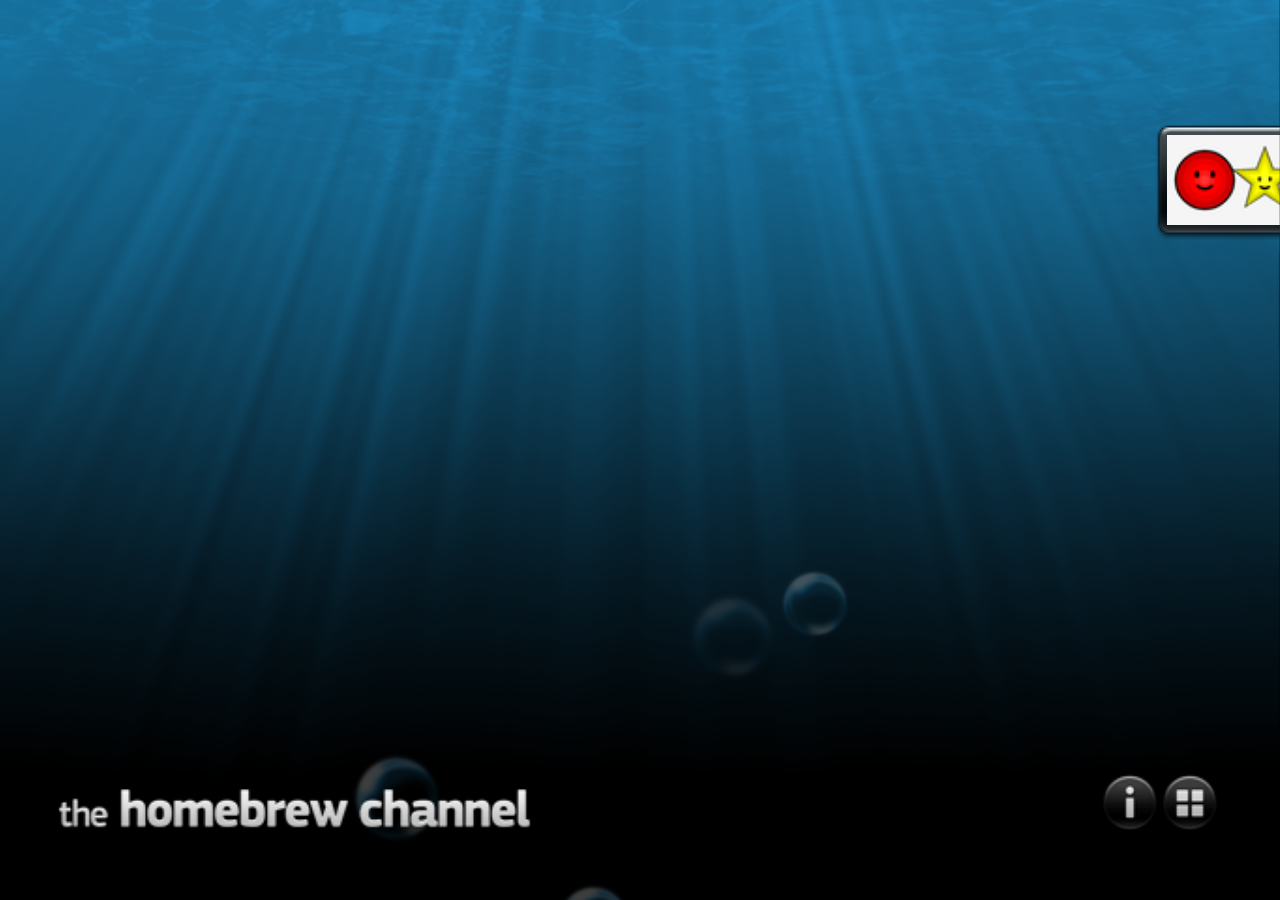
==== commit 7dcd5e34: "Hide Wii DNS Switcher from the Homebrew Channel page" ====
--- a/wii-homebrew/index.html
+++ b/wii-homebrew/index.html
@@ -8,7 +8,7 @@
     <link rel="icon" type="image/png" href="/img/quatric.png" />
     <title>The Homebrew Channel · quatric</title>
     <style>html,body{overscroll-behavior:none;color:#fff;background:#000;height:100%;margin:0;font:16px/1.5 sans-serif;overflow:hidden}#tv{cursor:none;touch-action:none;-webkit-user-select:none;user-select:none;-webkit-tap-highlight-color:transparent;width:100%;height:100dvh;position:fixed;inset:0}noscript p{margin:2rem}noscript a{color:inherit}</style>
-    <script type="module" crossorigin src="../wii-homebrew/assets/wiiHomebrew-sagsDWRw.js"></script>
+    <script type="module" crossorigin src="../wii-homebrew/assets/wiiHomebrew-CyO_iJK6.js"></script>
   </head>
   <body>
     <canvas id="tv" role="img" aria-label="The Homebrew Channel"></canvas>
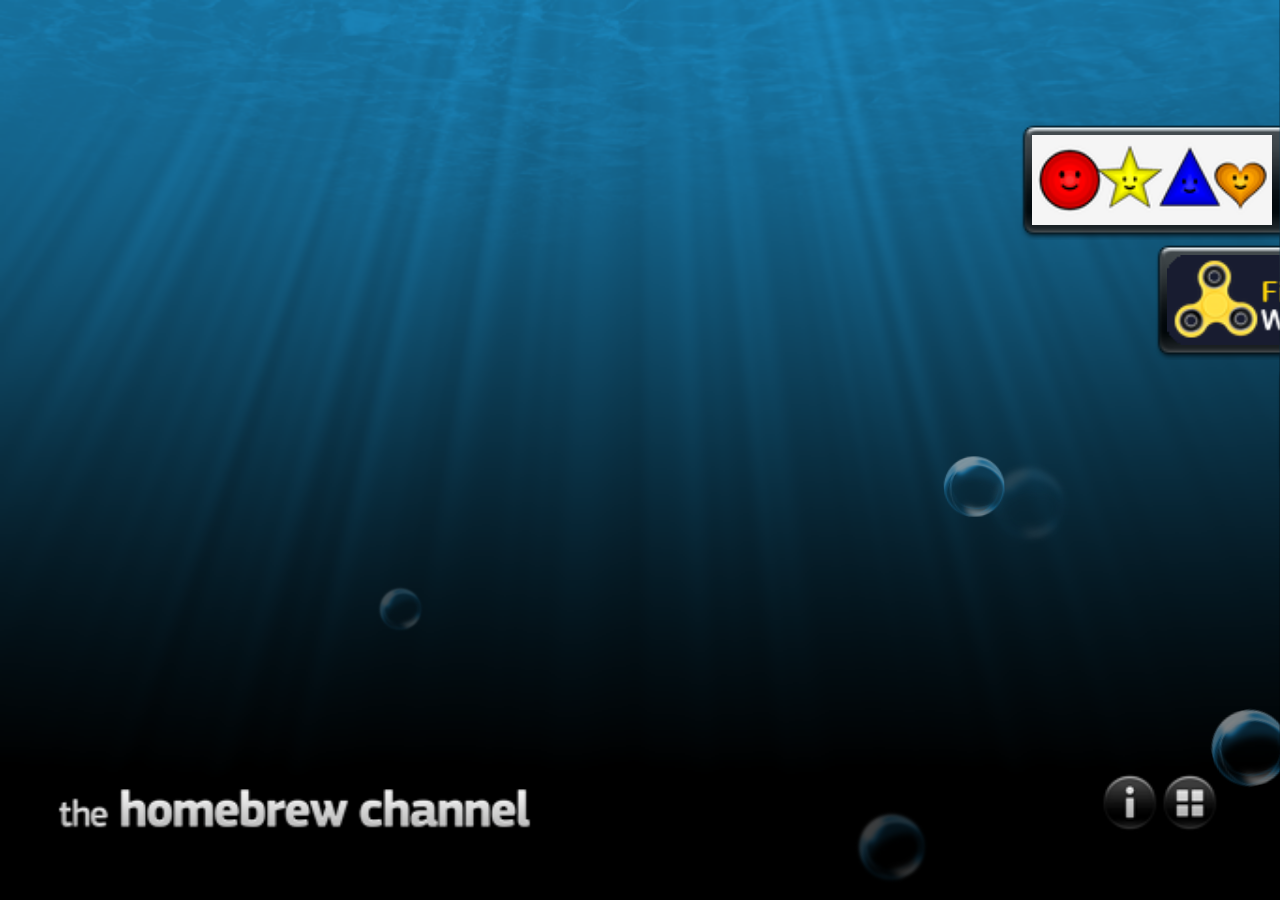
==== commit d1837d60: "Remove RecordMii from the Homebrew Channel page" ====
--- a/wii-homebrew/index.html
+++ b/wii-homebrew/index.html
@@ -8,7 +8,7 @@
     <link rel="icon" type="image/png" href="/img/quatric.png" />
     <title>The Homebrew Channel · quatric</title>
     <style>html,body{overscroll-behavior:none;color:#fff;background:#000;height:100%;margin:0;font:16px/1.5 sans-serif;overflow:hidden}#tv{cursor:none;touch-action:none;-webkit-user-select:none;user-select:none;-webkit-tap-highlight-color:transparent;width:100%;height:100dvh;position:fixed;inset:0}noscript p{margin:2rem}noscript a{color:inherit}</style>
-    <script type="module" crossorigin src="../wii-homebrew/assets/wiiHomebrew-CyO_iJK6.js"></script>
+    <script type="module" crossorigin src="../wii-homebrew/assets/wiiHomebrew-95a7cc8f.js"></script>
   </head>
   <body>
     <canvas id="tv" role="img" aria-label="The Homebrew Channel"></canvas>
